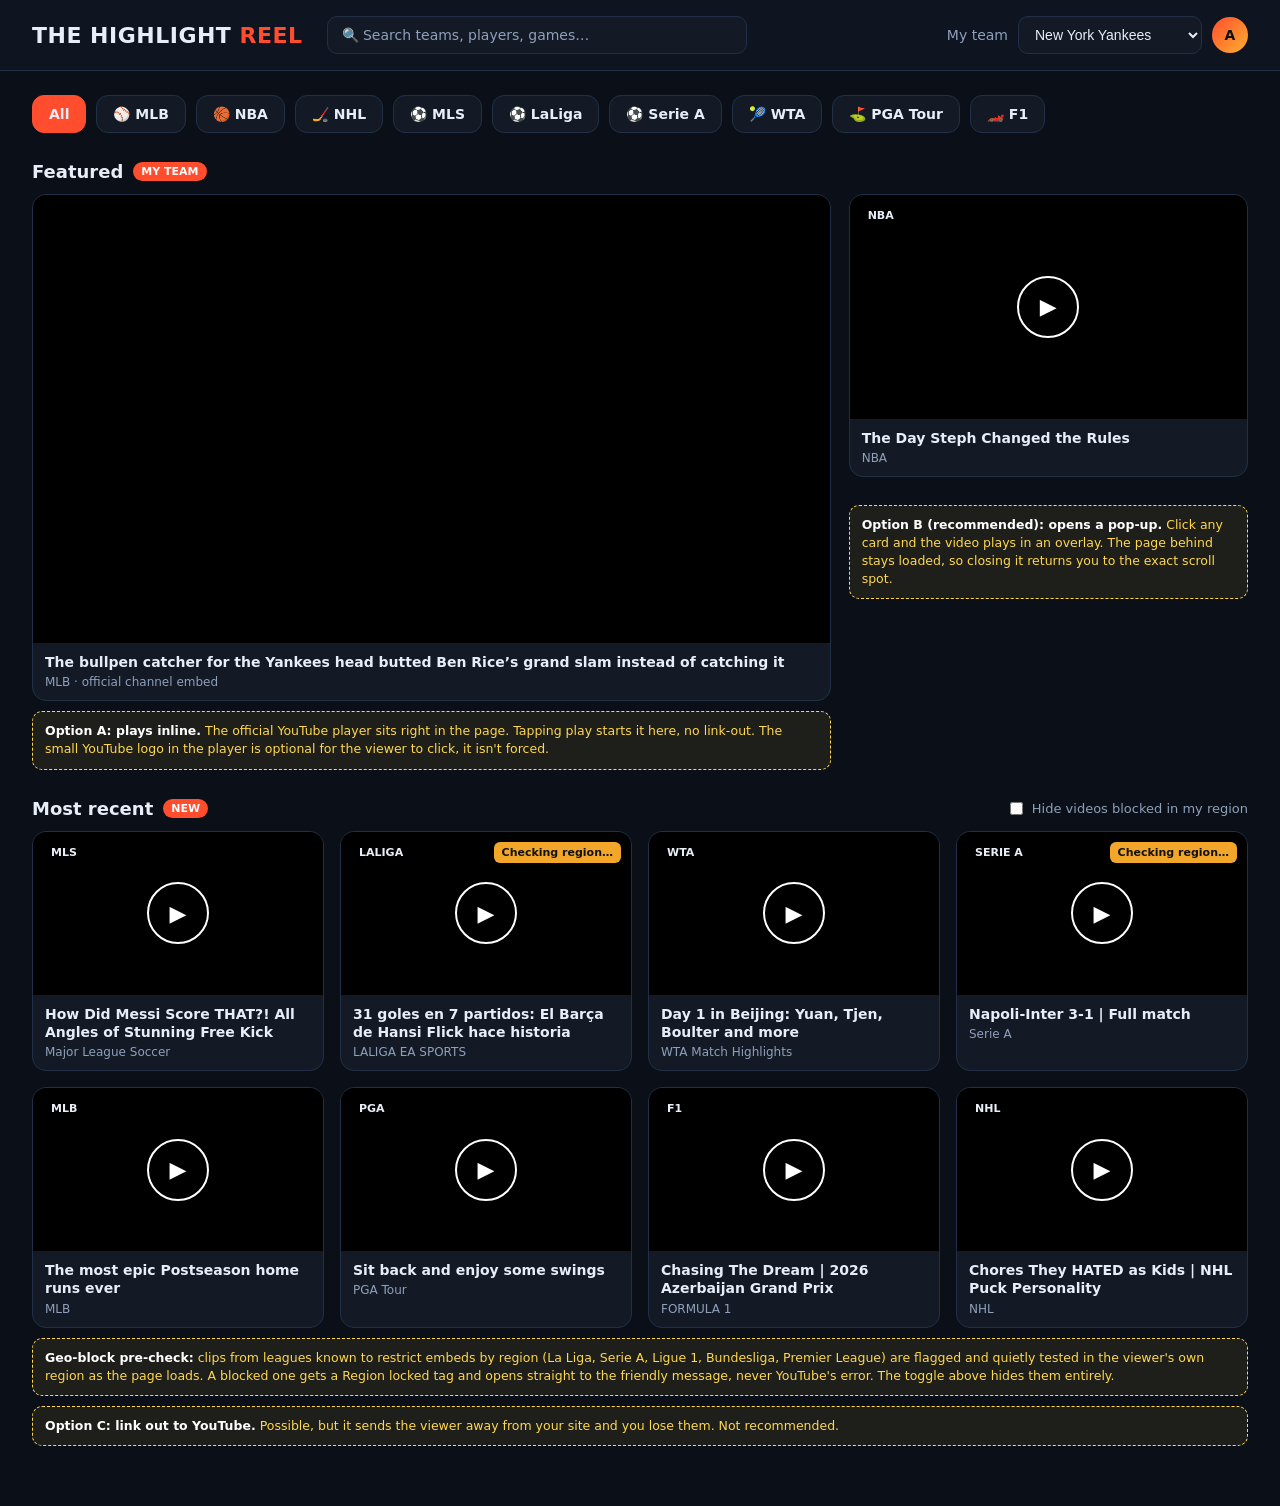
==== index.html @ 9220347f "Add the Highlight Reel static mock-up. Put the live page in as root index.html and document how to s" ====
<!doctype html>
<html lang="en"><head><meta charset="utf-8"><title>The Highlight Reel — mock-up</title>
<meta name="viewport" content="width=device-width,initial-scale=1">
<style>
:root{--bg:#0b0f17;--panel:#131a26;--line:#223047;--txt:#e8eef8;--mut:#8ea0bb;--acc:#ff4d2e;--note:#ffd84d}
*{box-sizing:border-box}body{margin:0;font-family:Inter,system-ui,Segoe UI,Arial,sans-serif;background:var(--bg);color:var(--txt)}
header{display:flex;align-items:center;gap:24px;padding:16px 32px;border-bottom:1px solid var(--line);background:#0e1420;position:sticky;top:0;z-index:5}
.logo{font-weight:900;font-size:22px;letter-spacing:.5px}.logo span{color:var(--acc)}
.search{flex:1;max-width:420px;background:var(--panel);border:1px solid var(--line);border-radius:10px;padding:10px 14px;color:var(--mut);font-size:14px}
.team{margin-left:auto;display:flex;align-items:center;gap:10px;font-size:14px;color:var(--mut)}
select{background:var(--panel);color:var(--txt);border:1px solid var(--line);border-radius:10px;padding:9px 12px;font-size:14px}
.avatar{width:36px;height:36px;border-radius:50%;background:linear-gradient(135deg,#ff4d2e,#ffb02e);display:grid;place-items:center;font-weight:800;color:#111}
main{padding:24px 32px 60px;max-width:1280px;margin:0 auto}
h2{font-size:18px;margin:28px 0 12px;display:flex;align-items:center;gap:10px}
.pill{font-size:11px;background:var(--acc);color:#fff;border-radius:999px;padding:3px 8px;font-weight:700}
.sports{display:flex;gap:10px;flex-wrap:wrap}
.sport{background:var(--panel);border:1px solid var(--line);border-radius:12px;padding:10px 16px;font-size:14px;font-weight:600;cursor:pointer}
.sport.on{background:var(--acc);border-color:var(--acc)}
.hero{display:grid;grid-template-columns:2fr 1fr;gap:18px}
.card{background:var(--panel);border:1px solid var(--line);border-radius:14px;overflow:hidden;cursor:pointer;transition:transform .15s}
.card:hover{transform:translateY(-3px)}
.thumb{position:relative;aspect-ratio:16/9;background:#000 center/cover}
.thumb:after{content:"▶";position:absolute;inset:0;margin:auto;width:58px;height:58px;border-radius:50%;background:rgba(0,0,0,.65);display:grid;place-items:center;font-size:22px;color:#fff;border:2px solid #fff}
.tag{position:absolute;left:10px;top:10px;background:rgba(0,0,0,.75);font-size:11px;font-weight:700;padding:4px 8px;border-radius:6px;z-index:1}
.meta{padding:10px 12px}.meta b{display:block;font-size:14px;line-height:1.3}.meta small{color:var(--mut);font-size:12px}
.grid{display:grid;grid-template-columns:repeat(4,1fr);gap:16px}
.side{display:flex;flex-direction:column;gap:18px}
.inline{background:var(--panel);border:1px solid var(--line);border-radius:14px;overflow:hidden}
.inline iframe{width:100%;aspect-ratio:16/9;border:0;display:block}
.note{background:rgba(255,216,77,.08);border:1.5px dashed var(--note);color:var(--note);border-radius:10px;padding:10px 12px;font-size:12.5px;line-height:1.45;margin-top:10px}
.note b{color:#fff}
.modal{position:fixed;inset:0;background:rgba(5,8,14,.82);backdrop-filter:blur(3px);display:none;align-items:center;justify-content:center;z-index:50}
.modal.open{display:flex}
.box{width:min(960px,92vw);background:#0e1420;border:1px solid var(--line);border-radius:16px;overflow:hidden;box-shadow:0 30px 80px rgba(0,0,0,.6)}
.box iframe{width:100%;aspect-ratio:16/9;border:0;display:block;background:#000}
.bar{display:flex;align-items:center;gap:12px;padding:12px 16px}.bar b{flex:1;font-size:15px}
.x{background:var(--acc);border:0;color:#fff;font-weight:800;border-radius:10px;padding:8px 14px;cursor:pointer}
.box .note{margin:0 16px 16px}
.pwrap{position:relative;width:100%;aspect-ratio:16/9;background:#000}
.pwrap iframe{position:absolute;inset:0;width:100%;height:100%;border:0}
.blocked{position:absolute;inset:0;display:flex;flex-direction:column;align-items:center;justify-content:center;gap:10px;text-align:center;padding:24px;background:radial-gradient(circle at 50% 40%,#1c2638,#0b0f17)}
.blocked .ic{font-size:40px}.blocked b{font-size:18px}.blocked p{margin:0;color:var(--mut);font-size:14px;max-width:420px;line-height:1.45}
.lock{position:absolute;right:10px;top:10px;background:rgba(255,77,46,.9);font-size:11px;font-weight:700;padding:4px 8px;border-radius:6px;z-index:1}
.lock.chk{background:rgba(255,176,46,.95);color:#111}.lock.ok{background:rgba(46,170,90,.95)}
.card.locked .thumb{box-shadow:inset 0 0 0 999px rgba(5,8,14,.6)}
.card.locked .thumb:after{content:"\1F30D";font-size:26px;background:rgba(0,0,0,.4)}
.hide-locked .card.locked{display:none!important}
.tog{margin-left:auto;font-size:13px;color:var(--mut);font-weight:500;display:flex;align-items:center;gap:6px;cursor:pointer}
@media (max-width:800px){.hero{grid-template-columns:1fr}.grid{grid-template-columns:repeat(2,1fr)}header{flex-wrap:wrap;padding:12px 16px}main{padding:16px}.search{order:3;max-width:none;flex-basis:100%}}
</style></head><body>
<header>
  <div class="logo">THE HIGHLIGHT <span>REEL</span></div>
  <div class="search">🔍 Search teams, players, games…</div>
  <div class="team">My team
    <select><option>New York Yankees</option><option>Golden State Warriors</option><option>Toronto Maple Leafs</option><option>Inter Miami CF</option><option>FC Barcelona</option></select>
    <div class="avatar">A</div>
  </div>
</header>
<main>
  <div class="sports">
    <div class="sport on">All</div><div class="sport">⚾ MLB</div><div class="sport">🏀 NBA</div><div class="sport">🏒 NHL</div><div class="sport">⚽ MLS</div><div class="sport">⚽ LaLiga</div><div class="sport">⚽ Serie A</div><div class="sport">🎾 WTA</div><div class="sport">⛳ PGA Tour</div><div class="sport">🏎️ F1</div>
  </div>

  <h2>Featured <span class="pill">MY TEAM</span></h2>
  <div class="hero">
    <div>
      <div class="inline">
        <div class="pwrap" id="inlineWrap" data-v="KzQsH45n28U"><div id="inlinePlayer"></div></div>
        <div class="meta"><b>The bullpen catcher for the Yankees head butted Ben Rice’s grand slam instead of catching it</b><small>MLB · official channel embed</small></div>
      </div>
      <div class="note"><b>Option A: plays inline.</b> The official YouTube player sits right in the page. Tapping play starts it here, no link-out. The small YouTube logo in the player is optional for the viewer to click, it isn't forced.</div>
    </div>
    <div class="side">
      <div class="card" data-v="twMRV5C10Y8" data-t="The Day Steph Changed the Rules" data-c="NBA"><div class="thumb" style="background-image:url(https://i.ytimg.com/vi/twMRV5C10Y8/hqdefault.jpg)"><span class="tag">NBA</span></div><div class="meta"><b>The Day Steph Changed the Rules</b><small>NBA</small></div></div>
      <div class="note"><b>Option B (recommended): opens a pop-up.</b> Click any card and the video plays in an overlay. The page behind stays loaded, so closing it returns you to the exact scroll spot.</div>
    </div>
  </div>

  <h2>Most recent <span class="pill">NEW</span><label class="tog"><input type="checkbox" id="hideLocked"> Hide videos blocked in my region</label></h2>
  <div class="grid">
    <div class="card" data-v="kxyWwqIswzk" data-t="How Did Messi Score THAT?! All Angles of Stunning Free Kick" data-c="Major League Soccer"><div class="thumb" style="background-image:url(https://i.ytimg.com/vi/kxyWwqIswzk/hqdefault.jpg)"><span class="tag">MLS</span></div><div class="meta"><b>How Did Messi Score THAT?! All Angles of Stunning Free Kick</b><small>Major League Soccer</small></div></div>
    <div class="card" data-v="tw16-vzKJXQ" data-t="31 goles en 7 partidos: El Barça de Hansi Flick hace historia" data-c="LALIGA"><div class="thumb" style="background-image:url(https://i.ytimg.com/vi/tw16-vzKJXQ/hqdefault.jpg)"><span class="tag">LALIGA</span></div><div class="meta"><b>31 goles en 7 partidos: El Barça de Hansi Flick hace historia</b><small>LALIGA EA SPORTS</small></div></div>
    <div class="card" data-v="9pT3dpduZ78" data-t="Day 1 in Beijing: Yuan, Tjen, Boulter and more" data-c="WTA"><div class="thumb" style="background-image:url(https://i.ytimg.com/vi/9pT3dpduZ78/hqdefault.jpg)"><span class="tag">WTA</span></div><div class="meta"><b>Day 1 in Beijing: Yuan, Tjen, Boulter and more</b><small>WTA Match Highlights</small></div></div>
    <div class="card" data-v="aYdI897KI5w" data-t="Napoli-Inter 3-1 | Full match" data-c="Serie A"><div class="thumb" style="background-image:url(https://i.ytimg.com/vi/aYdI897KI5w/hqdefault.jpg)"><span class="tag">SERIE A</span></div><div class="meta"><b>Napoli-Inter 3-1 | Full match</b><small>Serie A</small></div></div>
    <div class="card" data-v="Dr346xKdzqc" data-t="The most epic Postseason home runs ever" data-c="MLB"><div class="thumb" style="background-image:url(https://i.ytimg.com/vi/Dr346xKdzqc/hqdefault.jpg)"><span class="tag">MLB</span></div><div class="meta"><b>The most epic Postseason home runs ever</b><small>MLB</small></div></div>
    <div class="card" data-v="JaEBsNcH9IM" data-t="Sit back and enjoy some swings" data-c="PGA Tour"><div class="thumb" style="background-image:url(https://i.ytimg.com/vi/JaEBsNcH9IM/hqdefault.jpg)"><span class="tag">PGA</span></div><div class="meta"><b>Sit back and enjoy some swings</b><small>PGA Tour</small></div></div>
    <div class="card" data-v="RXPMdxdjB7k" data-t="Chasing The Dream | 2026 Azerbaijan Grand Prix" data-c="Formula 1"><div class="thumb" style="background-image:url(https://i.ytimg.com/vi/RXPMdxdjB7k/hqdefault.jpg)"><span class="tag">F1</span></div><div class="meta"><b>Chasing The Dream | 2026 Azerbaijan Grand Prix</b><small>FORMULA 1</small></div></div>
    <div class="card" data-v="YDZYCAmEEsg" data-t="Chores They HATED as Kids | NHL Puck Personality" data-c="NHL"><div class="thumb" style="background-image:url(https://i.ytimg.com/vi/YDZYCAmEEsg/hqdefault.jpg)"><span class="tag">NHL</span></div><div class="meta"><b>Chores They HATED as Kids | NHL Puck Personality</b><small>NHL</small></div></div>
  </div>
  <div id="empty" style="display:none;color:var(--mut);padding:20px 0">No new highlights for this sport yet. The live site would pull them from the league's channel automatically.</div>
  <div class="note"><b>Geo-block pre-check:</b> clips from leagues known to restrict embeds by region (La Liga, Serie A, Ligue 1, Bundesliga, Premier League) are flagged and quietly tested in the viewer's own region as the page loads. A blocked one gets a Region locked tag and opens straight to the friendly message, never YouTube's error. The toggle above hides them entirely.</div>
  <div class="note"><b>Option C: link out to YouTube.</b> Possible, but it sends the viewer away from your site and you lose them. Not recommended.</div>
</main>

<div class="modal" id="m"><div class="box">
  <div class="pwrap" id="modalWrap"></div>
  <div class="bar"><b id="t"></b><small id="c" style="color:var(--mut)"></small><button class="x" id="close">✕ Close</button></div>
  <div class="note"><b>How the pop-up works:</b> the video loads in an overlay on top of the page. Nothing underneath reloads, so the scroll position, team filter, and selected sport all stay put. Closing it stops the video and drops you back at the same card. The browser Back button can close it too. If a league blocks a clip in your region, a friendly message shows here instead of YouTube's error.</div>
</div></div>

<script src="https://www.youtube.com/iframe_api"></script>
<script>
const m=document.getElementById('m'),mw=document.getElementById('modalWrap');
const SIM=new URLSearchParams(location.search).get('simulateBlock');
let modalPlayer=null,current=null;
// YouTube error codes: 100 removed/private, 101 and 150 embedding blocked by owner (often by region), 2 bad id, 5 player error
function isRegion(code){return code==101||code==150||code=='sim'}
function blockedHTML(code){
  const region=isRegion(code);
  return '<div class="blocked"><div class="ic">'+(region?'🌍':'⚠️')+'</div><b>'+(region?'Not available in your region':'This video isn\'t available')+'</b><p>'+(region?'The league has restricted this highlight where you\'re watching from. Try another clip, there\'s plenty more below.':'This clip was removed or can\'t be played right now. Try another one below.')+'</p></div>';
}
const GEO=['LALIGA','SERIE A','LIGUE 1','BUNDESLIGA','PREMIER LEAGUE','EPL'];
const status={};
function setBadge(v,cls,text){document.querySelectorAll('.card[data-v="'+v+'"] .thumb').forEach(t=>{let l=t.querySelector('.lock');if(!l){l=document.createElement('span');t.appendChild(l)}l.className='lock '+cls;l.textContent=text})}
function markCard(v,code){status[v]='locked';document.querySelectorAll('.card[data-v="'+v+'"]').forEach(c=>c.classList.add('locked'));setBadge(v,'',isRegion(code)?'Region locked':'Unavailable')}
function probe(v){
  let done=false,pl=null;const d=document.createElement('div');d.style.cssText='position:fixed;left:-9999px;top:0;width:320px;height:180px';d.appendChild(document.createElement('div'));document.body.appendChild(d);
  const fin=(r,code)=>{if(done)return;done=true;try{pl&&pl.destroy()}catch(e){}d.remove();
    if(r==='locked')markCard(v,code);else if(r==='ok'){status[v]='ok';setBadge(v,'ok','\u2713 Plays in your region')}else{status[v]='unknown';setBadge(v,'chk','May be region locked')}};
  if(SIM&&SIM.split(',').includes(v)){fin('locked','sim');return}
  pl=new YT.Player(d.firstChild,{host:'https://www.youtube-nocookie.com',videoId:v,playerVars:{autoplay:1,mute:1,playsinline:1,origin:location.origin},
    events:{onError:e=>fin('locked',e.data),onStateChange:e=>{if(e.data===1)fin('ok')}}});
  setTimeout(()=>fin('unknown'),12000);
}
const risky=[...document.querySelectorAll('.card')].filter(c=>GEO.includes(c.querySelector('.tag').textContent.trim().toUpperCase())).map(c=>c.dataset.v);
risky.forEach(v=>{status[v]='checking';setBadge(v,'chk','Checking region\u2026')});
function showBlocked(wrap,v,code){wrap.innerHTML=blockedHTML(code);markCard(v,code)}
function makePlayer(wrap,v,autoplay){
  wrap.innerHTML='<div></div>';
  if(SIM&&SIM.split(',').includes(v)){showBlocked(wrap,v,'sim');return null}
  return new YT.Player(wrap.firstChild,{host:'https://www.youtube-nocookie.com',videoId:v,
    playerVars:{autoplay:autoplay?1:0,rel:0,playsinline:1,origin:location.origin},
    events:{onError:e=>showBlocked(wrap,v,e.data)}});
}
function openV(v,t,c,push=true){
  current=v;document.getElementById('t').textContent=t;document.getElementById('c').textContent=c;
  m.classList.add('open');if(push)history.pushState({m:1},'');
  if(status[v]==='locked'){mw.innerHTML=blockedHTML(150);return}
  if(window.YT&&YT.Player)modalPlayer=makePlayer(mw,v,true);
}
function closeV(){if(modalPlayer&&modalPlayer.destroy)try{modalPlayer.destroy()}catch(e){}modalPlayer=null;mw.innerHTML='';m.classList.remove('open');current=null}
function onYouTubeIframeAPIReady(){
  const w=document.getElementById('inlineWrap');makePlayer(w,w.dataset.v,false);
  if(current&&!modalPlayer&&status[current]!=='locked')modalPlayer=makePlayer(mw,current,true);
  risky.forEach((v,i)=>setTimeout(()=>probe(v),300*i));
}
document.getElementById('hideLocked').onchange=e=>document.querySelector('.grid').classList.toggle('hide-locked',e.target.checked);
document.querySelectorAll('.card').forEach(el=>el.onclick=()=>openV(el.dataset.v,el.dataset.t,el.dataset.c));
document.getElementById('close').onclick=()=>history.back();
m.onclick=e=>{if(e.target===m)history.back()};
addEventListener('popstate',closeV);
addEventListener('keydown',e=>{if(e.key==='Escape'&&m.classList.contains('open'))history.back()});
const p=new URLSearchParams(location.search).get('open');
if(p){const el=document.querySelector('.card[data-v="'+p+'"]');if(el)openV(p,el.dataset.t,el.dataset.c,false)}
document.querySelectorAll('.sport').forEach(s=>s.onclick=()=>{document.querySelectorAll('.sport').forEach(x=>x.classList.remove('on'));s.classList.add('on');const l=s.textContent.replace(/[^A-Za-z0-9 ]/g,'').trim().toUpperCase();let n=0;document.querySelectorAll('.grid .card').forEach(c=>{const t=c.querySelector('.tag').textContent.toUpperCase();const ok=l==='ALL'||l.startsWith(t)||t.startsWith(l);c.style.display=ok?'':'none';if(ok)n++});document.getElementById('empty').style.display=n?'none':'block'});
</script>
</body></html>
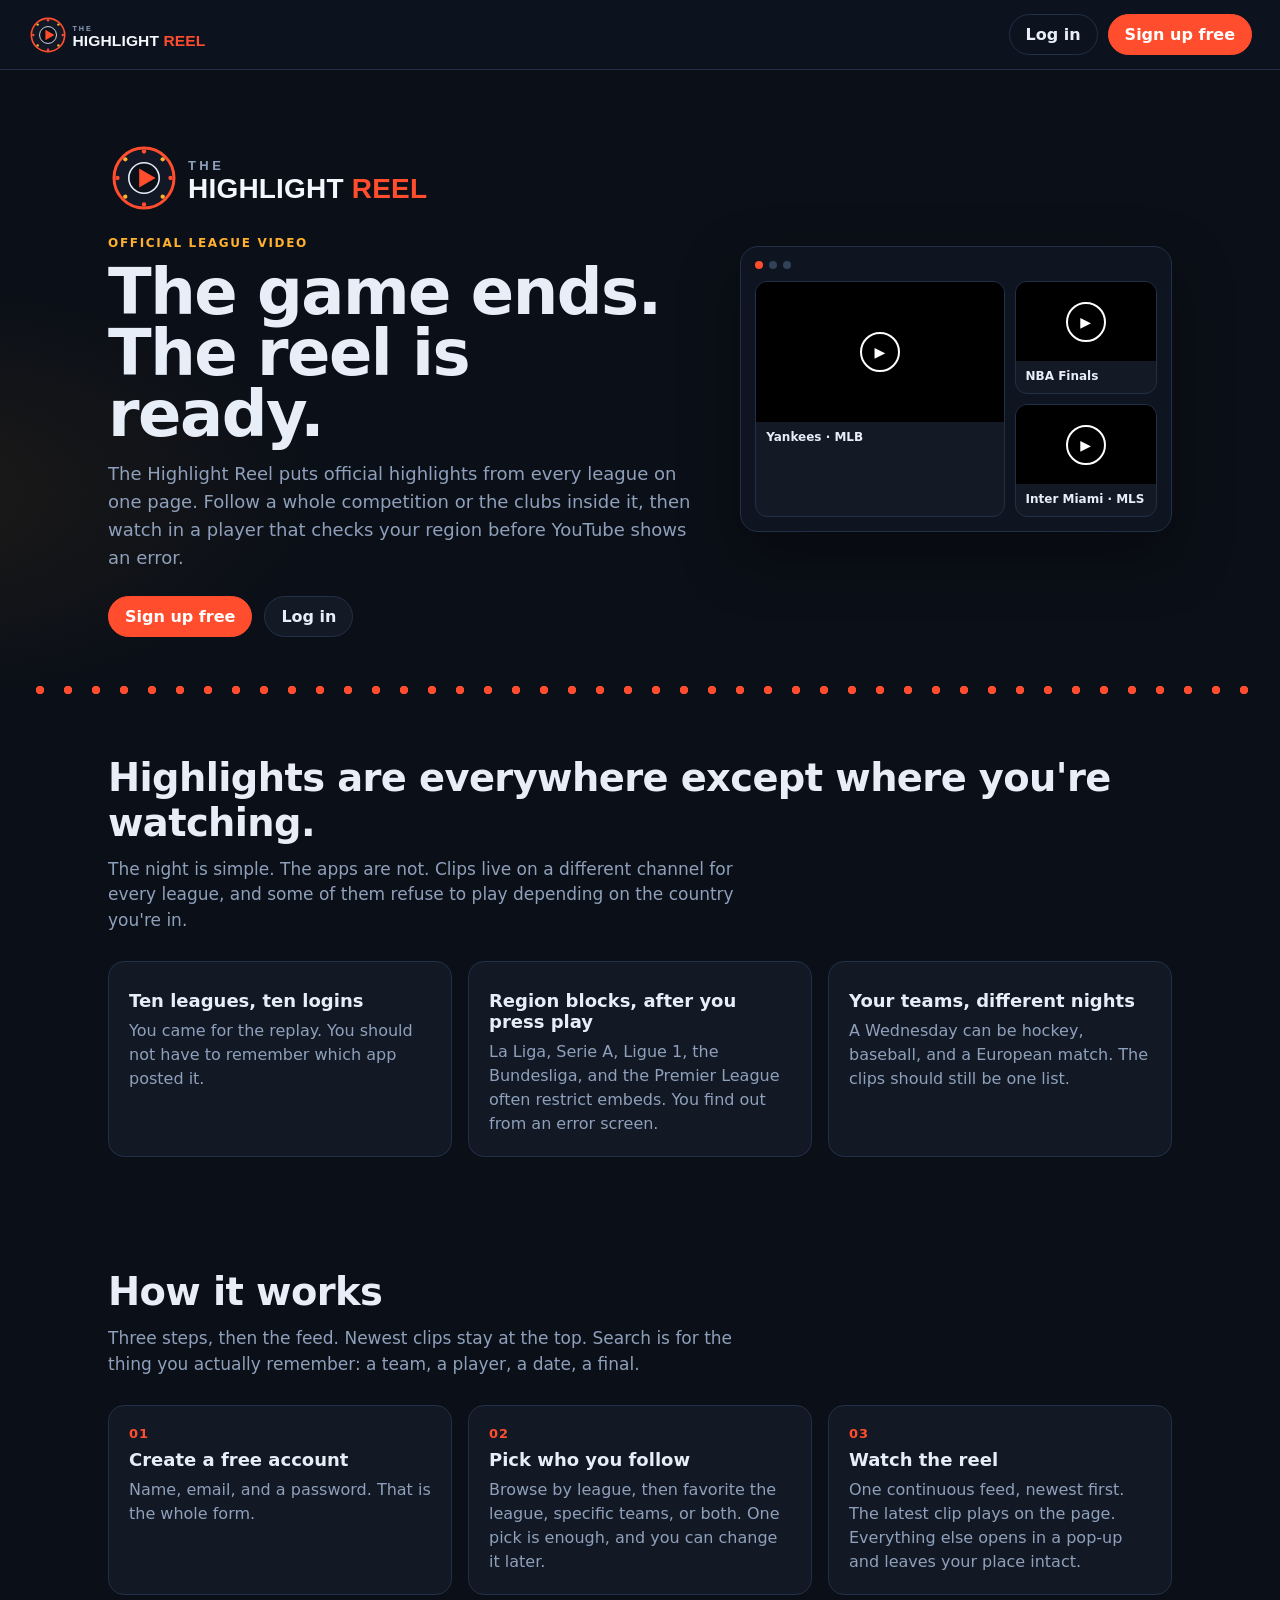
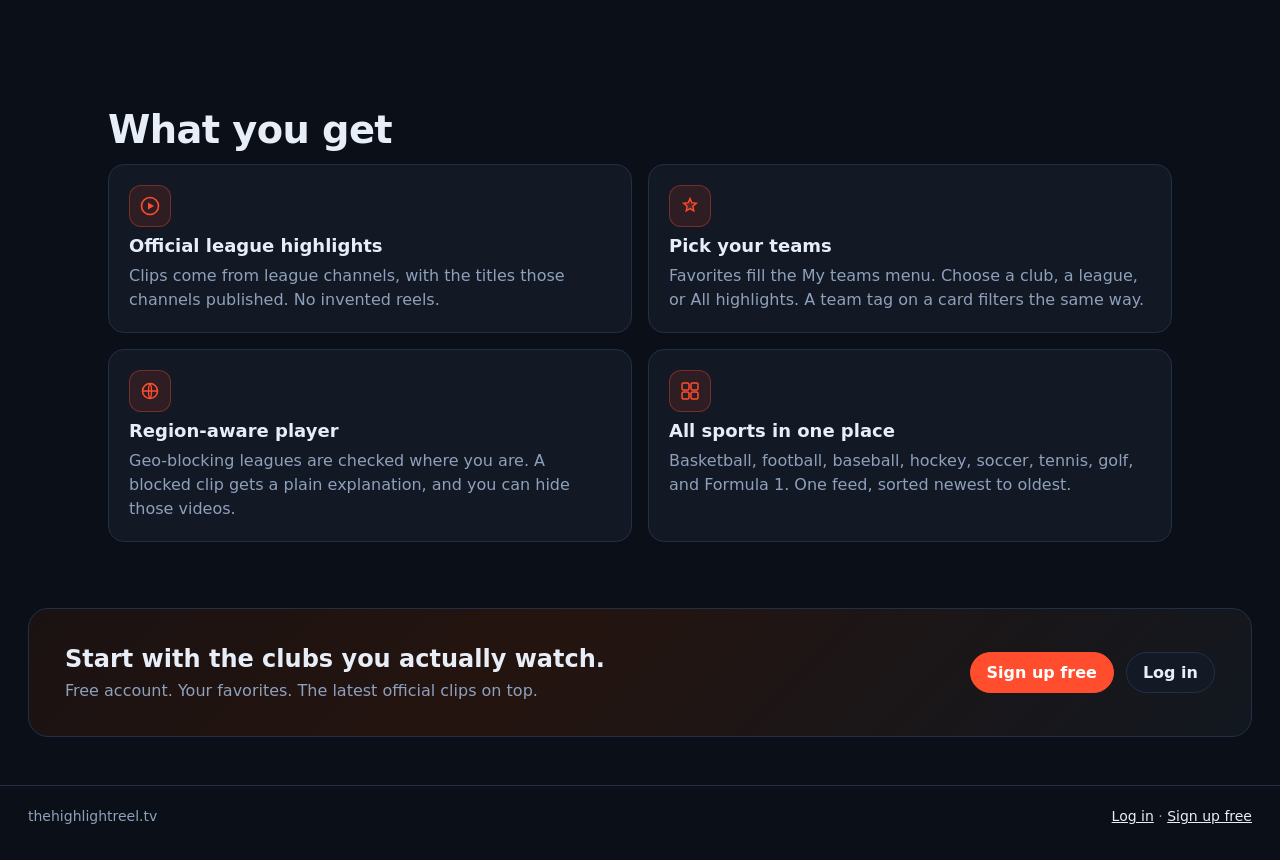
==== commit 6a2d9d6d: "Turn the highlights mock-up into a static demo product. Add a marketing site, browser-local accounts" ====
--- a/index.html
+++ b/index.html
@@ -1,157 +1,147 @@
 <!doctype html>
-<html lang="en"><head><meta charset="utf-8"><title>The Highlight Reel — mock-up</title>
-<meta name="viewport" content="width=device-width,initial-scale=1">
-<style>
-:root{--bg:#0b0f17;--panel:#131a26;--line:#223047;--txt:#e8eef8;--mut:#8ea0bb;--acc:#ff4d2e;--note:#ffd84d}
-*{box-sizing:border-box}body{margin:0;font-family:Inter,system-ui,Segoe UI,Arial,sans-serif;background:var(--bg);color:var(--txt)}
-header{display:flex;align-items:center;gap:24px;padding:16px 32px;border-bottom:1px solid var(--line);background:#0e1420;position:sticky;top:0;z-index:5}
-.logo{font-weight:900;font-size:22px;letter-spacing:.5px}.logo span{color:var(--acc)}
-.search{flex:1;max-width:420px;background:var(--panel);border:1px solid var(--line);border-radius:10px;padding:10px 14px;color:var(--mut);font-size:14px}
-.team{margin-left:auto;display:flex;align-items:center;gap:10px;font-size:14px;color:var(--mut)}
-select{background:var(--panel);color:var(--txt);border:1px solid var(--line);border-radius:10px;padding:9px 12px;font-size:14px}
-.avatar{width:36px;height:36px;border-radius:50%;background:linear-gradient(135deg,#ff4d2e,#ffb02e);display:grid;place-items:center;font-weight:800;color:#111}
-main{padding:24px 32px 60px;max-width:1280px;margin:0 auto}
-h2{font-size:18px;margin:28px 0 12px;display:flex;align-items:center;gap:10px}
-.pill{font-size:11px;background:var(--acc);color:#fff;border-radius:999px;padding:3px 8px;font-weight:700}
-.sports{display:flex;gap:10px;flex-wrap:wrap}
-.sport{background:var(--panel);border:1px solid var(--line);border-radius:12px;padding:10px 16px;font-size:14px;font-weight:600;cursor:pointer}
-.sport.on{background:var(--acc);border-color:var(--acc)}
-.hero{display:grid;grid-template-columns:2fr 1fr;gap:18px}
-.card{background:var(--panel);border:1px solid var(--line);border-radius:14px;overflow:hidden;cursor:pointer;transition:transform .15s}
-.card:hover{transform:translateY(-3px)}
-.thumb{position:relative;aspect-ratio:16/9;background:#000 center/cover}
-.thumb:after{content:"▶";position:absolute;inset:0;margin:auto;width:58px;height:58px;border-radius:50%;background:rgba(0,0,0,.65);display:grid;place-items:center;font-size:22px;color:#fff;border:2px solid #fff}
-.tag{position:absolute;left:10px;top:10px;background:rgba(0,0,0,.75);font-size:11px;font-weight:700;padding:4px 8px;border-radius:6px;z-index:1}
-.meta{padding:10px 12px}.meta b{display:block;font-size:14px;line-height:1.3}.meta small{color:var(--mut);font-size:12px}
-.grid{display:grid;grid-template-columns:repeat(4,1fr);gap:16px}
-.side{display:flex;flex-direction:column;gap:18px}
-.inline{background:var(--panel);border:1px solid var(--line);border-radius:14px;overflow:hidden}
-.inline iframe{width:100%;aspect-ratio:16/9;border:0;display:block}
-.note{background:rgba(255,216,77,.08);border:1.5px dashed var(--note);color:var(--note);border-radius:10px;padding:10px 12px;font-size:12.5px;line-height:1.45;margin-top:10px}
-.note b{color:#fff}
-.modal{position:fixed;inset:0;background:rgba(5,8,14,.82);backdrop-filter:blur(3px);display:none;align-items:center;justify-content:center;z-index:50}
-.modal.open{display:flex}
-.box{width:min(960px,92vw);background:#0e1420;border:1px solid var(--line);border-radius:16px;overflow:hidden;box-shadow:0 30px 80px rgba(0,0,0,.6)}
-.box iframe{width:100%;aspect-ratio:16/9;border:0;display:block;background:#000}
-.bar{display:flex;align-items:center;gap:12px;padding:12px 16px}.bar b{flex:1;font-size:15px}
-.x{background:var(--acc);border:0;color:#fff;font-weight:800;border-radius:10px;padding:8px 14px;cursor:pointer}
-.box .note{margin:0 16px 16px}
-.pwrap{position:relative;width:100%;aspect-ratio:16/9;background:#000}
-.pwrap iframe{position:absolute;inset:0;width:100%;height:100%;border:0}
-.blocked{position:absolute;inset:0;display:flex;flex-direction:column;align-items:center;justify-content:center;gap:10px;text-align:center;padding:24px;background:radial-gradient(circle at 50% 40%,#1c2638,#0b0f17)}
-.blocked .ic{font-size:40px}.blocked b{font-size:18px}.blocked p{margin:0;color:var(--mut);font-size:14px;max-width:420px;line-height:1.45}
-.lock{position:absolute;right:10px;top:10px;background:rgba(255,77,46,.9);font-size:11px;font-weight:700;padding:4px 8px;border-radius:6px;z-index:1}
-.lock.chk{background:rgba(255,176,46,.95);color:#111}.lock.ok{background:rgba(46,170,90,.95)}
-.card.locked .thumb{box-shadow:inset 0 0 0 999px rgba(5,8,14,.6)}
-.card.locked .thumb:after{content:"\1F30D";font-size:26px;background:rgba(0,0,0,.4)}
-.hide-locked .card.locked{display:none!important}
-.tog{margin-left:auto;font-size:13px;color:var(--mut);font-weight:500;display:flex;align-items:center;gap:6px;cursor:pointer}
-@media (max-width:800px){.hero{grid-template-columns:1fr}.grid{grid-template-columns:repeat(2,1fr)}header{flex-wrap:wrap;padding:12px 16px}main{padding:16px}.search{order:3;max-width:none;flex-basis:100%}}
-</style></head><body>
-<header>
-  <div class="logo">THE HIGHLIGHT <span>REEL</span></div>
-  <div class="search">🔍 Search teams, players, games…</div>
-  <div class="team">My team
-    <select><option>New York Yankees</option><option>Golden State Warriors</option><option>Toronto Maple Leafs</option><option>Inter Miami CF</option><option>FC Barcelona</option></select>
-    <div class="avatar">A</div>
-  </div>
-</header>
-<main>
-  <div class="sports">
-    <div class="sport on">All</div><div class="sport">⚾ MLB</div><div class="sport">🏀 NBA</div><div class="sport">🏒 NHL</div><div class="sport">⚽ MLS</div><div class="sport">⚽ LaLiga</div><div class="sport">⚽ Serie A</div><div class="sport">🎾 WTA</div><div class="sport">⛳ PGA Tour</div><div class="sport">🏎️ F1</div>
-  </div>
+<html lang="en">
+<head>
+  <meta charset="utf-8">
+  <meta name="viewport" content="width=device-width, initial-scale=1">
+  <title>The Highlight Reel — Official highlights, one feed</title>
+  <meta name="description" content="The Highlight Reel brings official league highlights into one place. Follow your teams, search any event, and watch in a region-aware player.">
+  <link rel="icon" type="image/svg+xml" href="assets/favicon.svg">
+  <link rel="stylesheet" href="css/styles.css">
+  <script src="js/auth.js"></script>
+  <script>if (THRAuth.currentUser()) location.replace("app.html");</script>
+</head>
+<body>
+  <a class="skip" href="#main">Skip to content</a>
+  <header class="site-header">
+    <a class="brand" href="index.html"><img src="assets/logo.svg" alt="The Highlight Reel" width="248" height="40"></a>
+    <nav class="nav-cta" aria-label="Account">
+      <a class="btn btn-ghost" href="login.html">Log in</a>
+      <a class="btn btn-primary" href="signup.html">Sign up free</a>
+    </nav>
+  </header>
+  <main id="main">
+    <section class="hero">
+      <div>
+        <img class="hero-logo" src="assets/logo.svg" alt="" width="420" height="68">
+        <p class="kicker">Official league video</p>
+        <h1>The game ends. The reel is ready.</h1>
+        <p class="lede">The Highlight Reel puts official highlights from every league on one page. Follow a whole competition or the clubs inside it, then watch in a player that checks your region before YouTube shows an error.</p>
+        <div class="cta-row">
+          <a class="btn btn-primary" href="signup.html">Sign up free</a>
+          <a class="btn" href="login.html">Log in</a>
+        </div>
+      </div>
+      <div class="preview" aria-hidden="true">
+        <div class="preview-bar"><i></i><i></i><i></i></div>
+        <div class="preview-grid">
+          <div class="preview-card">
+            <div class="preview-shot" style="background-image:url(https://i.ytimg.com/vi/KzQsH45n28U/hqdefault.jpg)"></div>
+            <p>Yankees · MLB</p>
+          </div>
+          <div>
+            <div class="preview-card" style="margin-bottom:10px">
+              <div class="preview-shot" style="background-image:url(https://i.ytimg.com/vi/AL0AGaoJCWY/hqdefault.jpg)"></div>
+              <p>NBA Finals</p>
+            </div>
+            <div class="preview-card">
+              <div class="preview-shot" style="background-image:url(https://i.ytimg.com/vi/ehKRLYHxNgI/hqdefault.jpg)"></div>
+              <p>Inter Miami · MLS</p>
+            </div>
+          </div>
+        </div>
+      </div>
+    </section>
+    <div class="film-rule" aria-hidden="true"></div>
 
-  <h2>Featured <span class="pill">MY TEAM</span></h2>
-  <div class="hero">
-    <div>
-      <div class="inline">
-        <div class="pwrap" id="inlineWrap" data-v="KzQsH45n28U"><div id="inlinePlayer"></div></div>
-        <div class="meta"><b>The bullpen catcher for the Yankees head butted Ben Rice’s grand slam instead of catching it</b><small>MLB · official channel embed</small></div>
+    <section class="section">
+      <h2>Highlights are everywhere except where you're watching.</h2>
+      <p class="intro">The night is simple. The apps are not. Clips live on a different channel for every league, and some of them refuse to play depending on the country you're in.</p>
+      <div class="cards">
+        <article class="panel">
+          <h3>Ten leagues, ten logins</h3>
+          <p>You came for the replay. You should not have to remember which app posted it.</p>
+        </article>
+        <article class="panel">
+          <h3>Region blocks, after you press play</h3>
+          <p>La Liga, Serie A, Ligue 1, the Bundesliga, and the Premier League often restrict embeds. You find out from an error screen.</p>
+        </article>
+        <article class="panel">
+          <h3>Your teams, different nights</h3>
+          <p>A Wednesday can be hockey, baseball, and a European match. The clips should still be one list.</p>
+        </article>
       </div>
-      <div class="note"><b>Option A: plays inline.</b> The official YouTube player sits right in the page. Tapping play starts it here, no link-out. The small YouTube logo in the player is optional for the viewer to click, it isn't forced.</div>
-    </div>
-    <div class="side">
-      <div class="card" data-v="twMRV5C10Y8" data-t="The Day Steph Changed the Rules" data-c="NBA"><div class="thumb" style="background-image:url(https://i.ytimg.com/vi/twMRV5C10Y8/hqdefault.jpg)"><span class="tag">NBA</span></div><div class="meta"><b>The Day Steph Changed the Rules</b><small>NBA</small></div></div>
-      <div class="note"><b>Option B (recommended): opens a pop-up.</b> Click any card and the video plays in an overlay. The page behind stays loaded, so closing it returns you to the exact scroll spot.</div>
-    </div>
-  </div>
+    </section>
 
-  <h2>Most recent <span class="pill">NEW</span><label class="tog"><input type="checkbox" id="hideLocked"> Hide videos blocked in my region</label></h2>
-  <div class="grid">
-    <div class="card" data-v="kxyWwqIswzk" data-t="How Did Messi Score THAT?! All Angles of Stunning Free Kick" data-c="Major League Soccer"><div class="thumb" style="background-image:url(https://i.ytimg.com/vi/kxyWwqIswzk/hqdefault.jpg)"><span class="tag">MLS</span></div><div class="meta"><b>How Did Messi Score THAT?! All Angles of Stunning Free Kick</b><small>Major League Soccer</small></div></div>
-    <div class="card" data-v="tw16-vzKJXQ" data-t="31 goles en 7 partidos: El Barça de Hansi Flick hace historia" data-c="LALIGA"><div class="thumb" style="background-image:url(https://i.ytimg.com/vi/tw16-vzKJXQ/hqdefault.jpg)"><span class="tag">LALIGA</span></div><div class="meta"><b>31 goles en 7 partidos: El Barça de Hansi Flick hace historia</b><small>LALIGA EA SPORTS</small></div></div>
-    <div class="card" data-v="9pT3dpduZ78" data-t="Day 1 in Beijing: Yuan, Tjen, Boulter and more" data-c="WTA"><div class="thumb" style="background-image:url(https://i.ytimg.com/vi/9pT3dpduZ78/hqdefault.jpg)"><span class="tag">WTA</span></div><div class="meta"><b>Day 1 in Beijing: Yuan, Tjen, Boulter and more</b><small>WTA Match Highlights</small></div></div>
-    <div class="card" data-v="aYdI897KI5w" data-t="Napoli-Inter 3-1 | Full match" data-c="Serie A"><div class="thumb" style="background-image:url(https://i.ytimg.com/vi/aYdI897KI5w/hqdefault.jpg)"><span class="tag">SERIE A</span></div><div class="meta"><b>Napoli-Inter 3-1 | Full match</b><small>Serie A</small></div></div>
-    <div class="card" data-v="Dr346xKdzqc" data-t="The most epic Postseason home runs ever" data-c="MLB"><div class="thumb" style="background-image:url(https://i.ytimg.com/vi/Dr346xKdzqc/hqdefault.jpg)"><span class="tag">MLB</span></div><div class="meta"><b>The most epic Postseason home runs ever</b><small>MLB</small></div></div>
-    <div class="card" data-v="JaEBsNcH9IM" data-t="Sit back and enjoy some swings" data-c="PGA Tour"><div class="thumb" style="background-image:url(https://i.ytimg.com/vi/JaEBsNcH9IM/hqdefault.jpg)"><span class="tag">PGA</span></div><div class="meta"><b>Sit back and enjoy some swings</b><small>PGA Tour</small></div></div>
-    <div class="card" data-v="RXPMdxdjB7k" data-t="Chasing The Dream | 2026 Azerbaijan Grand Prix" data-c="Formula 1"><div class="thumb" style="background-image:url(https://i.ytimg.com/vi/RXPMdxdjB7k/hqdefault.jpg)"><span class="tag">F1</span></div><div class="meta"><b>Chasing The Dream | 2026 Azerbaijan Grand Prix</b><small>FORMULA 1</small></div></div>
-    <div class="card" data-v="YDZYCAmEEsg" data-t="Chores They HATED as Kids | NHL Puck Personality" data-c="NHL"><div class="thumb" style="background-image:url(https://i.ytimg.com/vi/YDZYCAmEEsg/hqdefault.jpg)"><span class="tag">NHL</span></div><div class="meta"><b>Chores They HATED as Kids | NHL Puck Personality</b><small>NHL</small></div></div>
-  </div>
-  <div id="empty" style="display:none;color:var(--mut);padding:20px 0">No new highlights for this sport yet. The live site would pull them from the league's channel automatically.</div>
-  <div class="note"><b>Geo-block pre-check:</b> clips from leagues known to restrict embeds by region (La Liga, Serie A, Ligue 1, Bundesliga, Premier League) are flagged and quietly tested in the viewer's own region as the page loads. A blocked one gets a Region locked tag and opens straight to the friendly message, never YouTube's error. The toggle above hides them entirely.</div>
-  <div class="note"><b>Option C: link out to YouTube.</b> Possible, but it sends the viewer away from your site and you lose them. Not recommended.</div>
-</main>
+    <section class="section">
+      <h2>How it works</h2>
+      <p class="intro">Three steps, then the feed. Newest clips stay at the top. Search is for the thing you actually remember: a team, a player, a date, a final.</p>
+      <div class="steps">
+        <article class="panel">
+          <div class="step-no">01</div>
+          <h3>Create a free account</h3>
+          <p>Name, email, and a password. That is the whole form.</p>
+        </article>
+        <article class="panel">
+          <div class="step-no">02</div>
+          <h3>Pick who you follow</h3>
+          <p>Browse by league, then favorite the league, specific teams, or both. One pick is enough, and you can change it later.</p>
+        </article>
+        <article class="panel">
+          <div class="step-no">03</div>
+          <h3>Watch the reel</h3>
+          <p>One continuous feed, newest first. The latest clip plays on the page. Everything else opens in a pop-up and leaves your place intact.</p>
+        </article>
+      </div>
+    </section>
 
-<div class="modal" id="m"><div class="box">
-  <div class="pwrap" id="modalWrap"></div>
-  <div class="bar"><b id="t"></b><small id="c" style="color:var(--mut)"></small><button class="x" id="close">✕ Close</button></div>
-  <div class="note"><b>How the pop-up works:</b> the video loads in an overlay on top of the page. Nothing underneath reloads, so the scroll position, team filter, and selected sport all stay put. Closing it stops the video and drops you back at the same card. The browser Back button can close it too. If a league blocks a clip in your region, a friendly message shows here instead of YouTube's error.</div>
-</div></div>
+    <section class="section">
+      <h2>What you get</h2>
+      <div class="feature-grid">
+        <article class="panel">
+          <div class="icon" aria-hidden="true">
+            <svg width="22" height="22" viewBox="0 0 22 22" fill="none"><circle cx="11" cy="11" r="8.5" stroke="#ff4d2e" stroke-width="1.6"/><path d="M9 7.5v7l6-3.5-6-3.5z" fill="#ff4d2e"/></svg>
+          </div>
+          <h3>Official league highlights</h3>
+          <p>Clips come from league channels, with the titles those channels published. No invented reels.</p>
+        </article>
+        <article class="panel">
+          <div class="icon" aria-hidden="true">
+            <svg width="22" height="22" viewBox="0 0 22 22" fill="none"><path d="M11 3.5l1.8 4.2 4.6.5-3.5 3.1.9 4.5L11 13.6 7.2 15.8l.9-4.5L4.6 8.2l4.6-.5L11 3.5z" stroke="#ff4d2e" stroke-width="1.4" fill="rgba(255,77,46,.2)"/></svg>
+          </div>
+          <h3>Pick your teams</h3>
+          <p>Favorites fill the My teams menu. Choose a club, a league, or All highlights. A team tag on a card filters the same way.</p>
+        </article>
+        <article class="panel">
+          <div class="icon" aria-hidden="true">
+            <svg width="22" height="22" viewBox="0 0 22 22" fill="none"><circle cx="11" cy="11" r="7.5" stroke="#ff4d2e" stroke-width="1.6"/><path d="M3.8 11h14.4M11 3.6c2 2.2 2 12.6 0 14.8M11 3.6c-2 2.2-2 12.6 0 14.8" stroke="#ff4d2e" stroke-width="1.3"/></svg>
+          </div>
+          <h3>Region-aware player</h3>
+          <p>Geo-blocking leagues are checked where you are. A blocked clip gets a plain explanation, and you can hide those videos.</p>
+        </article>
+        <article class="panel">
+          <div class="icon" aria-hidden="true">
+            <svg width="22" height="22" viewBox="0 0 22 22" fill="none"><rect x="3" y="3" width="7" height="7" rx="1.5" stroke="#ff4d2e" stroke-width="1.5"/><rect x="12" y="3" width="7" height="7" rx="1.5" stroke="#ff4d2e" stroke-width="1.5"/><rect x="3" y="12" width="7" height="7" rx="1.5" stroke="#ff4d2e" stroke-width="1.5"/><rect x="12" y="12" width="7" height="7" rx="1.5" stroke="#ff4d2e" stroke-width="1.5"/></svg>
+          </div>
+          <h3>All sports in one place</h3>
+          <p>Basketball, football, baseball, hockey, soccer, tennis, golf, and Formula 1. One feed, sorted newest to oldest.</p>
+        </article>
+      </div>
+    </section>
 
-<script src="https://www.youtube.com/iframe_api"></script>
-<script>
-const m=document.getElementById('m'),mw=document.getElementById('modalWrap');
-const SIM=new URLSearchParams(location.search).get('simulateBlock');
-let modalPlayer=null,current=null;
-// YouTube error codes: 100 removed/private, 101 and 150 embedding blocked by owner (often by region), 2 bad id, 5 player error
-function isRegion(code){return code==101||code==150||code=='sim'}
-function blockedHTML(code){
-  const region=isRegion(code);
-  return '<div class="blocked"><div class="ic">'+(region?'🌍':'⚠️')+'</div><b>'+(region?'Not available in your region':'This video isn\'t available')+'</b><p>'+(region?'The league has restricted this highlight where you\'re watching from. Try another clip, there\'s plenty more below.':'This clip was removed or can\'t be played right now. Try another one below.')+'</p></div>';
-}
-const GEO=['LALIGA','SERIE A','LIGUE 1','BUNDESLIGA','PREMIER LEAGUE','EPL'];
-const status={};
-function setBadge(v,cls,text){document.querySelectorAll('.card[data-v="'+v+'"] .thumb').forEach(t=>{let l=t.querySelector('.lock');if(!l){l=document.createElement('span');t.appendChild(l)}l.className='lock '+cls;l.textContent=text})}
-function markCard(v,code){status[v]='locked';document.querySelectorAll('.card[data-v="'+v+'"]').forEach(c=>c.classList.add('locked'));setBadge(v,'',isRegion(code)?'Region locked':'Unavailable')}
-function probe(v){
-  let done=false,pl=null;const d=document.createElement('div');d.style.cssText='position:fixed;left:-9999px;top:0;width:320px;height:180px';d.appendChild(document.createElement('div'));document.body.appendChild(d);
-  const fin=(r,code)=>{if(done)return;done=true;try{pl&&pl.destroy()}catch(e){}d.remove();
-    if(r==='locked')markCard(v,code);else if(r==='ok'){status[v]='ok';setBadge(v,'ok','\u2713 Plays in your region')}else{status[v]='unknown';setBadge(v,'chk','May be region locked')}};
-  if(SIM&&SIM.split(',').includes(v)){fin('locked','sim');return}
-  pl=new YT.Player(d.firstChild,{host:'https://www.youtube-nocookie.com',videoId:v,playerVars:{autoplay:1,mute:1,playsinline:1,origin:location.origin},
-    events:{onError:e=>fin('locked',e.data),onStateChange:e=>{if(e.data===1)fin('ok')}}});
-  setTimeout(()=>fin('unknown'),12000);
-}
-const risky=[...document.querySelectorAll('.card')].filter(c=>GEO.includes(c.querySelector('.tag').textContent.trim().toUpperCase())).map(c=>c.dataset.v);
-risky.forEach(v=>{status[v]='checking';setBadge(v,'chk','Checking region\u2026')});
-function showBlocked(wrap,v,code){wrap.innerHTML=blockedHTML(code);markCard(v,code)}
-function makePlayer(wrap,v,autoplay){
-  wrap.innerHTML='<div></div>';
-  if(SIM&&SIM.split(',').includes(v)){showBlocked(wrap,v,'sim');return null}
-  return new YT.Player(wrap.firstChild,{host:'https://www.youtube-nocookie.com',videoId:v,
-    playerVars:{autoplay:autoplay?1:0,rel:0,playsinline:1,origin:location.origin},
-    events:{onError:e=>showBlocked(wrap,v,e.data)}});
-}
-function openV(v,t,c,push=true){
-  current=v;document.getElementById('t').textContent=t;document.getElementById('c').textContent=c;
-  m.classList.add('open');if(push)history.pushState({m:1},'');
-  if(status[v]==='locked'){mw.innerHTML=blockedHTML(150);return}
-  if(window.YT&&YT.Player)modalPlayer=makePlayer(mw,v,true);
-}
-function closeV(){if(modalPlayer&&modalPlayer.destroy)try{modalPlayer.destroy()}catch(e){}modalPlayer=null;mw.innerHTML='';m.classList.remove('open');current=null}
-function onYouTubeIframeAPIReady(){
-  const w=document.getElementById('inlineWrap');makePlayer(w,w.dataset.v,false);
-  if(current&&!modalPlayer&&status[current]!=='locked')modalPlayer=makePlayer(mw,current,true);
-  risky.forEach((v,i)=>setTimeout(()=>probe(v),300*i));
-}
-document.getElementById('hideLocked').onchange=e=>document.querySelector('.grid').classList.toggle('hide-locked',e.target.checked);
-document.querySelectorAll('.card').forEach(el=>el.onclick=()=>openV(el.dataset.v,el.dataset.t,el.dataset.c));
-document.getElementById('close').onclick=()=>history.back();
-m.onclick=e=>{if(e.target===m)history.back()};
-addEventListener('popstate',closeV);
-addEventListener('keydown',e=>{if(e.key==='Escape'&&m.classList.contains('open'))history.back()});
-const p=new URLSearchParams(location.search).get('open');
-if(p){const el=document.querySelector('.card[data-v="'+p+'"]');if(el)openV(p,el.dataset.t,el.dataset.c,false)}
-document.querySelectorAll('.sport').forEach(s=>s.onclick=()=>{document.querySelectorAll('.sport').forEach(x=>x.classList.remove('on'));s.classList.add('on');const l=s.textContent.replace(/[^A-Za-z0-9 ]/g,'').trim().toUpperCase();let n=0;document.querySelectorAll('.grid .card').forEach(c=>{const t=c.querySelector('.tag').textContent.toUpperCase();const ok=l==='ALL'||l.startsWith(t)||t.startsWith(l);c.style.display=ok?'':'none';if(ok)n++});document.getElementById('empty').style.display=n?'none':'block'});
-</script>
-</body></html>
+    <section class="cta-band">
+      <div>
+        <h2>Start with the clubs you actually watch.</h2>
+        <p>Free account. Your favorites. The latest official clips on top.</p>
+      </div>
+      <div class="cta-row">
+        <a class="btn btn-primary" href="signup.html">Sign up free</a>
+        <a class="btn" href="login.html">Log in</a>
+      </div>
+    </section>
+  </main>
+  <footer class="site-footer">
+    <span>thehighlightreel.tv</span>
+    <span><a href="login.html">Log in</a> · <a href="signup.html">Sign up free</a></span>
+  </footer>
+</body>
+</html>
--- a/css/styles.css
+++ b/css/styles.css
@@ -0,0 +1,300 @@
+:root {
+  --bg: #0b0f17;
+  --bg-2: #0e1420;
+  --panel: #131a26;
+  --panel-2: #1a2436;
+  --line: #223047;
+  --txt: #e8eef8;
+  --mut: #8ea0bb;
+  --acc: #ff4d2e;
+  --acc-2: #ffb02e;
+  --note: #ffd84d;
+  --ok: #2eaa5a;
+  --danger: #ff6b6b;
+  --shadow: 0 24px 60px rgba(0, 0, 0, .35);
+  color-scheme: dark;
+}
+* { box-sizing: border-box; }
+html { scroll-behavior: smooth; }
+body {
+  margin: 0;
+  font-family: Inter, system-ui, Segoe UI, Arial, sans-serif;
+  background:
+    radial-gradient(1200px 500px at 80% -10%, rgba(255, 77, 46, .16), transparent 55%),
+    radial-gradient(900px 420px at -10% 20%, rgba(255, 176, 46, .08), transparent 50%),
+    var(--bg);
+  color: var(--txt);
+  min-height: 100vh;
+}
+img { max-width: 100%; height: auto; }
+a { color: inherit; }
+button, input, select { font: inherit; }
+:focus-visible { outline: 2px solid var(--acc-2); outline-offset: 2px; }
+[hidden] { display: none !important; }
+.sr-only {
+  position: absolute; width: 1px; height: 1px; padding: 0; margin: -1px;
+  overflow: hidden; clip: rect(0, 0, 0, 0); white-space: nowrap; border: 0;
+}
+.skip {
+  position: absolute; left: 12px; top: -40px; background: #fff; color: #111;
+  padding: 8px 12px; border-radius: 8px; z-index: 80;
+}
+.skip:focus { top: 12px; }
+
+.site-header {
+  display: flex; align-items: center; gap: 16px;
+  padding: 14px 28px; position: sticky; top: 0; z-index: 20;
+  background: rgba(14, 20, 32, .92); backdrop-filter: blur(12px);
+  border-bottom: 1px solid var(--line);
+}
+.brand { display: flex; align-items: center; flex: 0 0 auto; }
+.brand img { display: block; height: 40px; width: auto; }
+.nav-cta { margin-left: auto; display: flex; gap: 10px; align-items: center; }
+.btn, .sport, .chip, .league-tab, .team-pick, .follow-league, .x, .card-open, .suggest-item {
+  cursor: pointer;
+}
+.btn {
+  display: inline-flex; align-items: center; justify-content: center; gap: 8px;
+  border-radius: 999px; padding: 10px 16px; border: 1px solid var(--line);
+  background: var(--panel); color: var(--txt); text-decoration: none; font-weight: 700;
+}
+.btn-primary { background: var(--acc); border-color: var(--acc); color: #fff; }
+.btn-primary:hover { filter: brightness(1.08); }
+.btn-ghost { background: transparent; }
+.btn-danger { background: transparent; border-color: var(--danger); color: var(--danger); }
+.btn[disabled], .btn:disabled { opacity: .45; cursor: not-allowed; }
+
+.hero {
+  display: grid; grid-template-columns: 1.15fr .85fr; gap: 48px; align-items: center;
+  max-width: 1120px; margin: 0 auto; padding: 72px 28px 36px;
+}
+.hero-logo { height: 72px; width: auto; margin-bottom: 18px; }
+.kicker {
+  color: var(--acc-2); font-weight: 800; letter-spacing: .14em; text-transform: uppercase;
+  font-size: 12px; margin: 0 0 12px;
+}
+h1 { font-size: clamp(40px, 5vw, 64px); line-height: .95; letter-spacing: -1.5px; margin: 0 0 16px; }
+.lede { font-size: 18px; line-height: 1.55; color: var(--mut); margin: 0 0 24px; max-width: 40rem; }
+.cta-row { display: flex; flex-wrap: wrap; gap: 12px; }
+.preview {
+  background: var(--bg-2); border: 1px solid var(--line); border-radius: 18px;
+  padding: 14px; box-shadow: var(--shadow);
+}
+.preview-bar { display: flex; gap: 6px; margin-bottom: 12px; }
+.preview-bar i { width: 8px; height: 8px; border-radius: 50%; background: #314158; display: block; }
+.preview-bar i:first-child { background: var(--acc); }
+.preview-grid { display: grid; grid-template-columns: 1.4fr .8fr; gap: 10px; }
+.preview-card { background: var(--panel); border-radius: 12px; overflow: hidden; border: 1px solid var(--line); }
+.preview-shot { aspect-ratio: 16/9; background: #000 center/cover; position: relative; }
+.preview-shot:after {
+  content: "▶"; position: absolute; inset: 0; margin: auto; width: 36px; height: 36px; border-radius: 50%;
+  background: rgba(0,0,0,.65); display: grid; place-items: center; color: #fff; font-size: 14px; border: 2px solid #fff;
+}
+.preview-card p { margin: 0; padding: 8px 10px 10px; font-size: 12px; font-weight: 700; }
+.film-rule {
+  height: 18px; margin: 8px 28px 0;
+  background:
+    radial-gradient(circle at 12px 50%, transparent 4px, var(--bg) 4.5px) 0 0 / 28px 18px repeat-x,
+    linear-gradient(var(--acc), var(--acc));
+  border-radius: 4px;
+}
+
+.section { max-width: 1120px; margin: 0 auto; padding: 56px 28px; }
+.section h2 { font-size: clamp(28px, 3vw, 40px); letter-spacing: -.6px; margin: 0 0 12px; }
+.section .intro { color: var(--mut); font-size: 17px; line-height: 1.5; max-width: 40rem; margin: 0 0 28px; }
+.cards, .feature-grid, .steps { display: grid; gap: 16px; }
+.cards { grid-template-columns: repeat(3, 1fr); }
+.feature-grid { grid-template-columns: repeat(2, 1fr); }
+.steps { grid-template-columns: repeat(3, 1fr); }
+.panel {
+  background: rgba(19, 26, 38, .9); border: 1px solid var(--line); border-radius: 16px; padding: 20px;
+}
+.panel h3 { margin: 8px 0; font-size: 18px; }
+.panel p { margin: 0; color: var(--mut); line-height: 1.5; }
+.step-no { color: var(--acc); font-weight: 800; letter-spacing: .08em; font-size: 13px; }
+.icon {
+  width: 42px; height: 42px; border-radius: 12px; display: grid; place-items: center;
+  background: rgba(255, 77, 46, .12); border: 1px solid rgba(255, 77, 46, .35);
+}
+.cta-band {
+  margin: 10px 28px 48px; border-radius: 20px; padding: 36px;
+  background: linear-gradient(135deg, #1a1212, #24140f 40%, #121820);
+  border: 1px solid var(--line); display: flex; justify-content: space-between; gap: 20px; align-items: center;
+}
+.cta-band h2 { margin: 0 0 8px; }
+.cta-band p { margin: 0; color: var(--mut); }
+.site-footer {
+  padding: 22px 28px 36px; color: var(--mut); display: flex; justify-content: space-between; gap: 12px;
+  border-top: 1px solid var(--line); font-size: 14px;
+}
+.site-footer a { color: var(--txt); }
+
+.auth-wrap { min-height: calc(100vh - 70px); display: grid; place-items: center; padding: 32px 16px 64px; }
+.auth-card { width: min(440px, 100%); background: var(--bg-2); border: 1px solid var(--line); border-radius: 18px; padding: 28px; box-shadow: var(--shadow); }
+.auth-card h1 { font-size: 32px; letter-spacing: -.5px; margin: 0 0 8px; }
+.auth-card .lede { font-size: 15px; }
+form { display: grid; gap: 14px; }
+label { display: grid; gap: 6px; font-size: 14px; font-weight: 700; }
+input, select {
+  background: var(--panel); color: var(--txt); border: 1px solid var(--line); border-radius: 10px; padding: 12px 14px;
+}
+input::placeholder { color: #6e819e; }
+.help { color: var(--mut); font-weight: 500; font-size: 13px; margin: 0; }
+.error { color: var(--danger); font-size: 13px; font-weight: 650; margin: 0; min-height: 1em; }
+.ok { color: #8ee0a8; font-size: 14px; margin: 0; }
+.switch-auth { color: var(--mut); font-size: 14px; }
+.switch-auth a { color: var(--txt); font-weight: 700; }
+
+.page { max-width: 1100px; margin: 0 auto; padding: 28px 28px 72px; }
+.page h1 { font-size: 36px; letter-spacing: -.6px; margin: 0 0 8px; }
+.picker { display: grid; grid-template-columns: 240px 1fr; gap: 18px; margin-top: 20px; }
+.league-nav, .league-panel { background: var(--bg-2); border: 1px solid var(--line); border-radius: 16px; }
+.league-nav { padding: 8px; display: flex; flex-direction: column; gap: 4px; max-height: 70vh; overflow: auto; }
+.league-tab, .team-pick, .follow-league, .suggest-item, .card-open, .chip, .x {
+  border: 0; color: var(--txt); background: transparent;
+}
+.league-tab, .team-pick {
+  text-align: left; border-radius: 10px; padding: 10px 12px; display: flex; justify-content: space-between; gap: 8px; align-items: center;
+}
+.league-tab.on, .league-tab[aria-selected="true"], .team-pick.on, .team-pick[aria-pressed="true"] {
+  background: rgba(255, 77, 46, .16); outline: 1px solid rgba(255, 77, 46, .45);
+}
+.league-tab .count { background: var(--acc); color: #fff; border-radius: 999px; font-size: 11px; padding: 2px 7px; }
+.league-panel { padding: 18px; }
+.panel-head h2 { margin: 0 0 4px; font-size: 24px; }
+.panel-head p { margin: 0 0 14px; color: var(--mut); }
+.follow-league { background: var(--panel); border: 1px solid var(--line); border-radius: 12px; padding: 12px 14px; font-weight: 800; margin-bottom: 14px; }
+.follow-league[aria-pressed="true"] { background: var(--acc); border-color: var(--acc); }
+.team-filter { margin-bottom: 12px; }
+.team-grid { display: grid; grid-template-columns: repeat(auto-fill, minmax(180px, 1fr)); gap: 8px; }
+.picker-bar { display: flex; justify-content: space-between; gap: 12px; align-items: center; margin-top: 16px; }
+
+.app-header { flex-wrap: wrap; }
+.app-header .search { flex: 1; min-width: 220px; max-width: 520px; }
+.team { display: flex; align-items: center; gap: 8px; color: var(--mut); font-size: 14px; font-weight: 700; position: relative; }
+.team-control { position: relative; }
+.team-kicker { white-space: nowrap; }
+#teamToggle {
+  background: var(--panel); color: var(--txt); border: 1px solid var(--line); border-radius: 10px;
+  padding: 9px 12px; min-width: 180px; text-align: left; font-weight: 700;
+}
+#teamToggle[aria-expanded="true"] { border-color: var(--acc); }
+.team-list {
+  position: absolute; z-index: 40; top: calc(100% + 6px); right: 0; min-width: 240px; max-height: 320px; overflow: auto;
+  background: #121926; border: 1px solid var(--line); border-radius: 12px; padding: 6px; box-shadow: var(--shadow);
+}
+.team-option { display: block; width: 100%; text-align: left; border: 0; background: transparent; color: var(--txt); border-radius: 8px; padding: 8px 10px; font-weight: 650; }
+.team-option[aria-selected="true"], .team-option:hover { background: rgba(255, 77, 46, .16); }
+.avatar {
+  width: 40px; height: 40px; border-radius: 50%; display: grid; place-items: center; font-weight: 800; color: #111;
+  background: linear-gradient(135deg, #ff4d2e, #ffb02e); text-decoration: none; flex: 0 0 auto;
+}
+.search { position: relative; display: flex; align-items: center; background: var(--panel); border: 1px solid var(--line); border-radius: 12px; padding: 0 6px 0 12px; }
+.search input { flex: 1; background: transparent; border: 0; padding: 11px 8px; min-width: 0; border-radius: 12px; }
+.search input:focus { outline: none; }
+.search:focus-within { border-color: var(--acc); box-shadow: 0 0 0 3px rgba(255, 77, 46, .25); }
+.search .clear { border: 0; background: transparent; color: var(--mut); font-weight: 800; padding: 8px; }
+.suggest {
+  position: absolute; z-index: 30; top: calc(100% + 6px); left: 0; right: 0;
+  background: #121926; border: 1px solid var(--line); border-radius: 12px; max-height: 360px; overflow: auto;
+  box-shadow: var(--shadow); padding: 6px;
+}
+.suggest .group { font-size: 11px; letter-spacing: .08em; text-transform: uppercase; color: var(--mut); padding: 8px 10px 4px; }
+.suggest-item { width: 100%; text-align: left; border-radius: 8px; padding: 8px 10px; display: flex; justify-content: space-between; gap: 12px; align-items: baseline; }
+.suggest-item[aria-selected="true"], .suggest-item:hover { background: var(--panel-2); }
+.suggest-item span { font-weight: 650; }
+.suggest-item small { color: var(--mut); flex: 0 0 auto; }
+.suggest mark { background: transparent; color: var(--acc-2); font-weight: 800; }
+
+.app-main { max-width: 1280px; margin: 0 auto; padding: 22px 28px 64px; }
+.sports { display: flex; gap: 8px; flex-wrap: wrap; margin-bottom: 18px; }
+.sport { background: var(--panel); border: 1px solid var(--line); border-radius: 999px; padding: 8px 14px; font-weight: 700; color: var(--txt); }
+.sport.on { background: var(--acc); border-color: var(--acc); }
+.feed-head { display: flex; align-items: flex-end; gap: 12px; flex-wrap: wrap; margin: 8px 0 14px; }
+.feed-head h2 { margin: 0; font-size: 22px; }
+.feed-head .subline { margin: 0; color: var(--mut); }
+.tog { margin-left: auto; color: var(--mut); font-size: 14px; font-weight: 600; display: flex; align-items: center; gap: 8px; }
+.feed { display: grid; grid-template-columns: repeat(4, 1fr); gap: 16px; }
+.feature { grid-column: span 2; background: var(--panel); border: 1px solid var(--line); border-radius: 16px; overflow: hidden; position: relative; }
+.feature > .tag { position: absolute; left: 10px; top: 10px; z-index: 2; pointer-events: none; }
+.card { background: var(--panel); border: 1px solid var(--line); border-radius: 14px; overflow: hidden; min-width: 0; }
+.card-open { display: block; width: 100%; padding: 0; text-align: left; }
+.card:hover { transform: translateY(-3px); transition: transform .15s; }
+.thumb, .pwrap { position: relative; aspect-ratio: 16/9; background: #000 center/cover; }
+.thumb:after {
+  content: "▶"; position: absolute; inset: 0; margin: auto; width: 52px; height: 52px; border-radius: 50%;
+  background: rgba(0,0,0,.65); display: grid; place-items: center; color: #fff; font-size: 18px; border: 2px solid #fff;
+}
+.tag, .lock {
+  position: absolute; left: 10px; top: 10px; background: rgba(0,0,0,.75); font-size: 11px; font-weight: 800;
+  padding: 4px 8px; border-radius: 6px; z-index: 1;
+}
+.lock { left: auto; right: 10px; }
+.lock.chk { background: rgba(255, 176, 46, .95); color: #111; }
+.lock.ok { background: rgba(46, 170, 90, .95); color: #fff; }
+.card.locked .thumb, .feature.locked .pwrap { box-shadow: inset 0 0 0 999px rgba(5, 8, 14, .55); }
+.card.locked .thumb:after { content: "🌍"; font-size: 26px; background: rgba(0,0,0,.4); }
+.meta { padding: 10px 12px 12px; }
+.meta h3, .card-title { display: block; font-size: 14px; line-height: 1.35; font-weight: 750; margin: 0; }
+.card-title { padding: 10px 12px 0; }
+.feature .meta h3 { font-size: 18px; }
+.sub { color: var(--mut); font-size: 12px; margin: 6px 0; }
+.chips { display: flex; flex-wrap: wrap; gap: 6px; }
+.chip { background: var(--panel-2); border: 1px solid var(--line); border-radius: 999px; padding: 4px 8px; font-size: 12px; font-weight: 700; }
+.chip:hover { border-color: var(--acc); }
+.empty { padding: 28px 8px 8px; color: var(--mut); }
+.empty strong { display: block; color: var(--txt); font-size: 18px; margin-bottom: 6px; }
+.region-note { margin-top: 18px; color: var(--mut); font-size: 13px; line-height: 1.45; }
+
+.pwrap iframe, .box iframe { position: absolute; inset: 0; width: 100%; height: 100%; border: 0; }
+.modal {
+  position: fixed; inset: 0; background: rgba(5, 8, 14, .82); backdrop-filter: blur(3px);
+  display: none; align-items: center; justify-content: center; z-index: 50;
+}
+.modal.open { display: flex; }
+.box { width: min(960px, 92vw); background: var(--bg-2); border: 1px solid var(--line); border-radius: 16px; overflow: hidden; box-shadow: var(--shadow); }
+.bar { display: flex; align-items: center; gap: 12px; padding: 12px 16px; }
+.bar b { flex: 1; font-size: 15px; }
+.x { background: var(--acc); color: #fff; font-weight: 800; border-radius: 10px; padding: 8px 14px; }
+.blocked {
+  position: absolute; inset: 0; display: flex; flex-direction: column; align-items: center; justify-content: center;
+  gap: 10px; text-align: center; padding: 24px; background: radial-gradient(circle at 50% 40%, #1c2638, #0b0f17);
+}
+.blocked .ic { font-size: 40px; }
+.blocked b { font-size: 18px; }
+.blocked p { margin: 0; color: var(--mut); font-size: 14px; max-width: 420px; line-height: 1.45; }
+
+.settings { display: grid; grid-template-columns: 1.1fr .9fr; gap: 18px; }
+.settings section, .settings form {
+  background: var(--bg-2); border: 1px solid var(--line); border-radius: 16px; padding: 18px;
+}
+.settings h2 { margin: 0 0 8px; font-size: 20px; }
+.fav-list { display: flex; flex-wrap: wrap; gap: 8px; padding: 0; margin: 0 0 14px; list-style: none; }
+.fav-list li { background: var(--panel); border: 1px solid var(--line); border-radius: 999px; padding: 6px 10px; font-size: 13px; font-weight: 700; }
+.check { display: flex; gap: 10px; align-items: flex-start; font-weight: 650; }
+.check input { width: 18px; height: 18px; margin-top: 2px; }
+dialog { background: var(--bg-2); color: var(--txt); border: 1px solid var(--line); border-radius: 16px; padding: 20px; max-width: 420px; }
+dialog::backdrop { background: rgba(0, 0, 0, .6); }
+dialog .cta-row { margin-top: 16px; }
+
+@media (max-width: 900px) {
+  .hero, .cards, .steps, .feature-grid, .settings, .picker { grid-template-columns: 1fr; }
+  .cta-band { flex-direction: column; align-items: flex-start; }
+  .feed { grid-template-columns: repeat(2, 1fr); }
+  .feature { grid-column: span 2; }
+  .league-nav { max-height: none; flex-direction: row; overflow: auto; }
+  .league-tab { flex: 0 0 auto; }
+}
+@media (max-width: 700px) {
+  .site-header, .app-main, .page, .section, .hero { padding-left: 16px; padding-right: 16px; }
+  .site-header { flex-wrap: wrap; }
+  .app-header .search { order: 5; flex: 1 1 100%; max-width: none; }
+  .feed { grid-template-columns: 1fr; }
+  .feature { grid-column: auto; }
+  .preview-grid { grid-template-columns: 1fr; }
+  h1 { font-size: 38px; }
+}
+@media (prefers-reduced-motion: reduce) {
+  html { scroll-behavior: auto; }
+  .card:hover { transform: none; }
+}
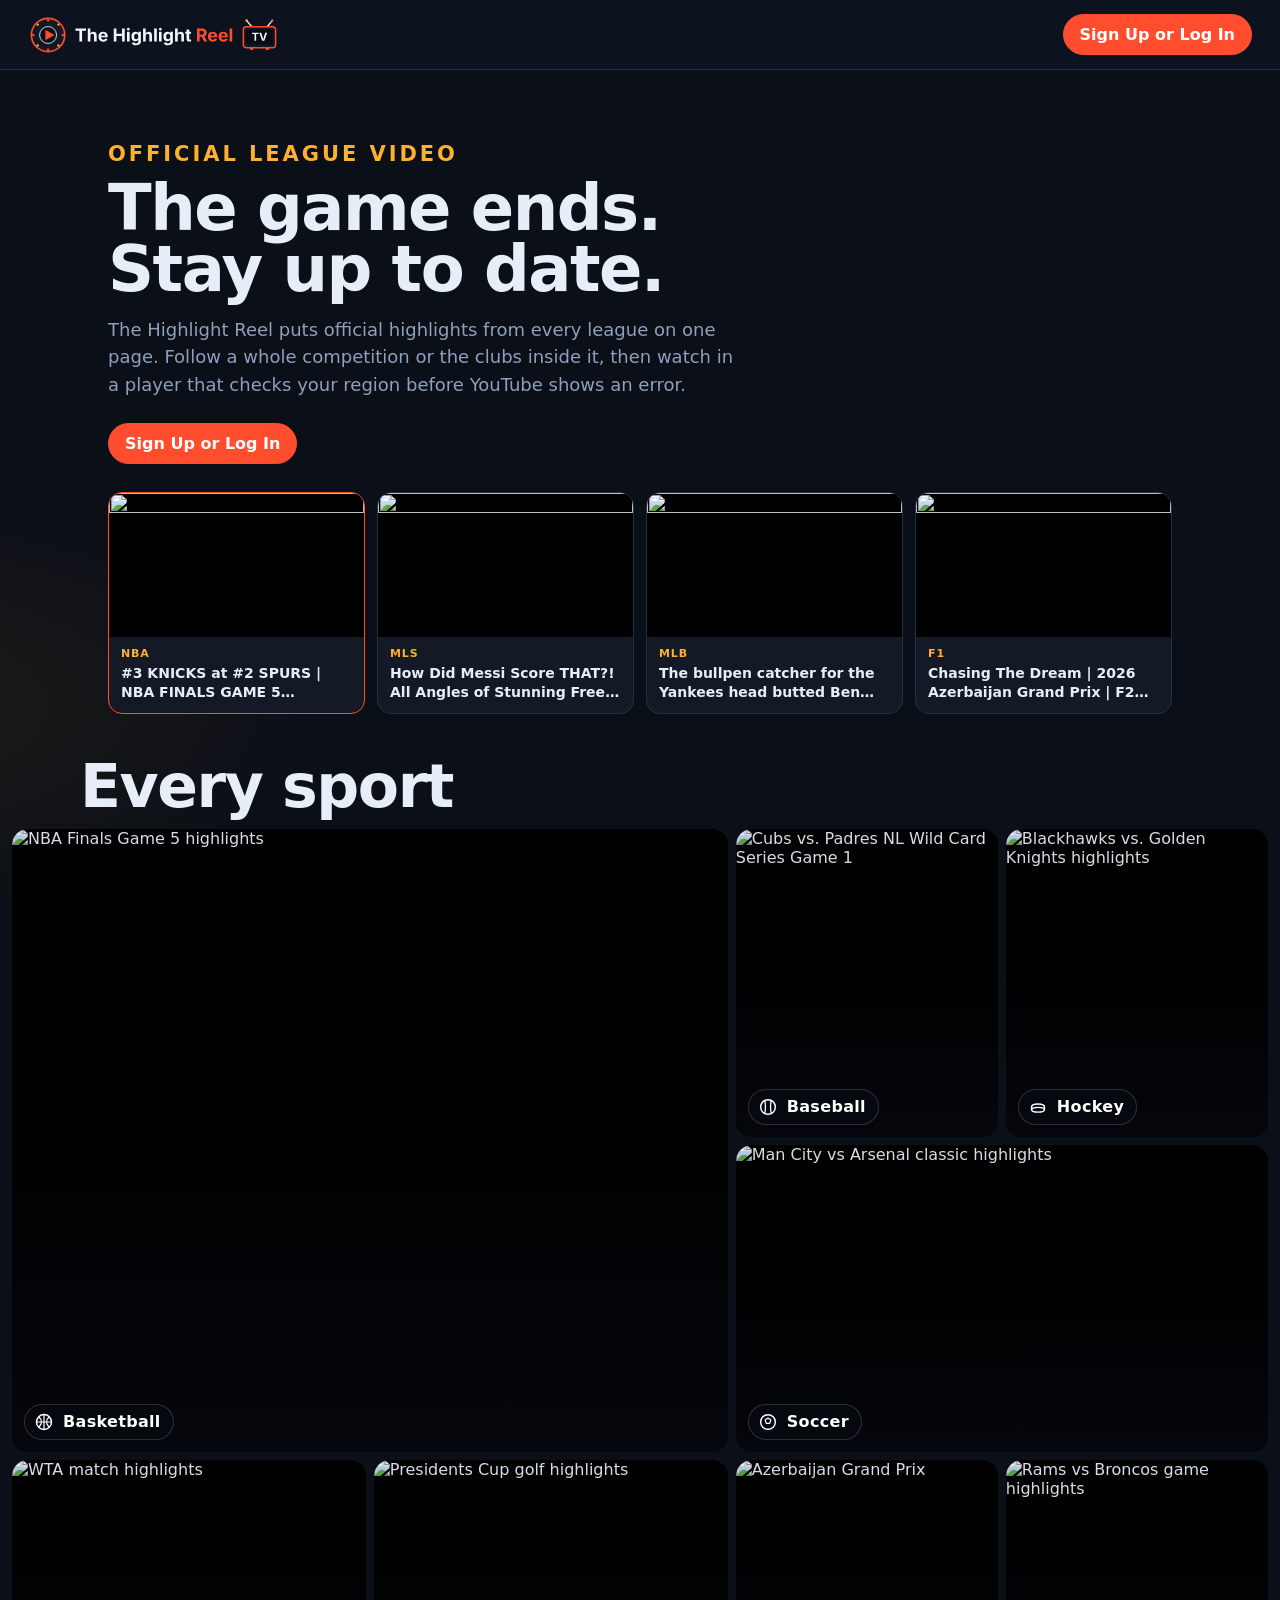
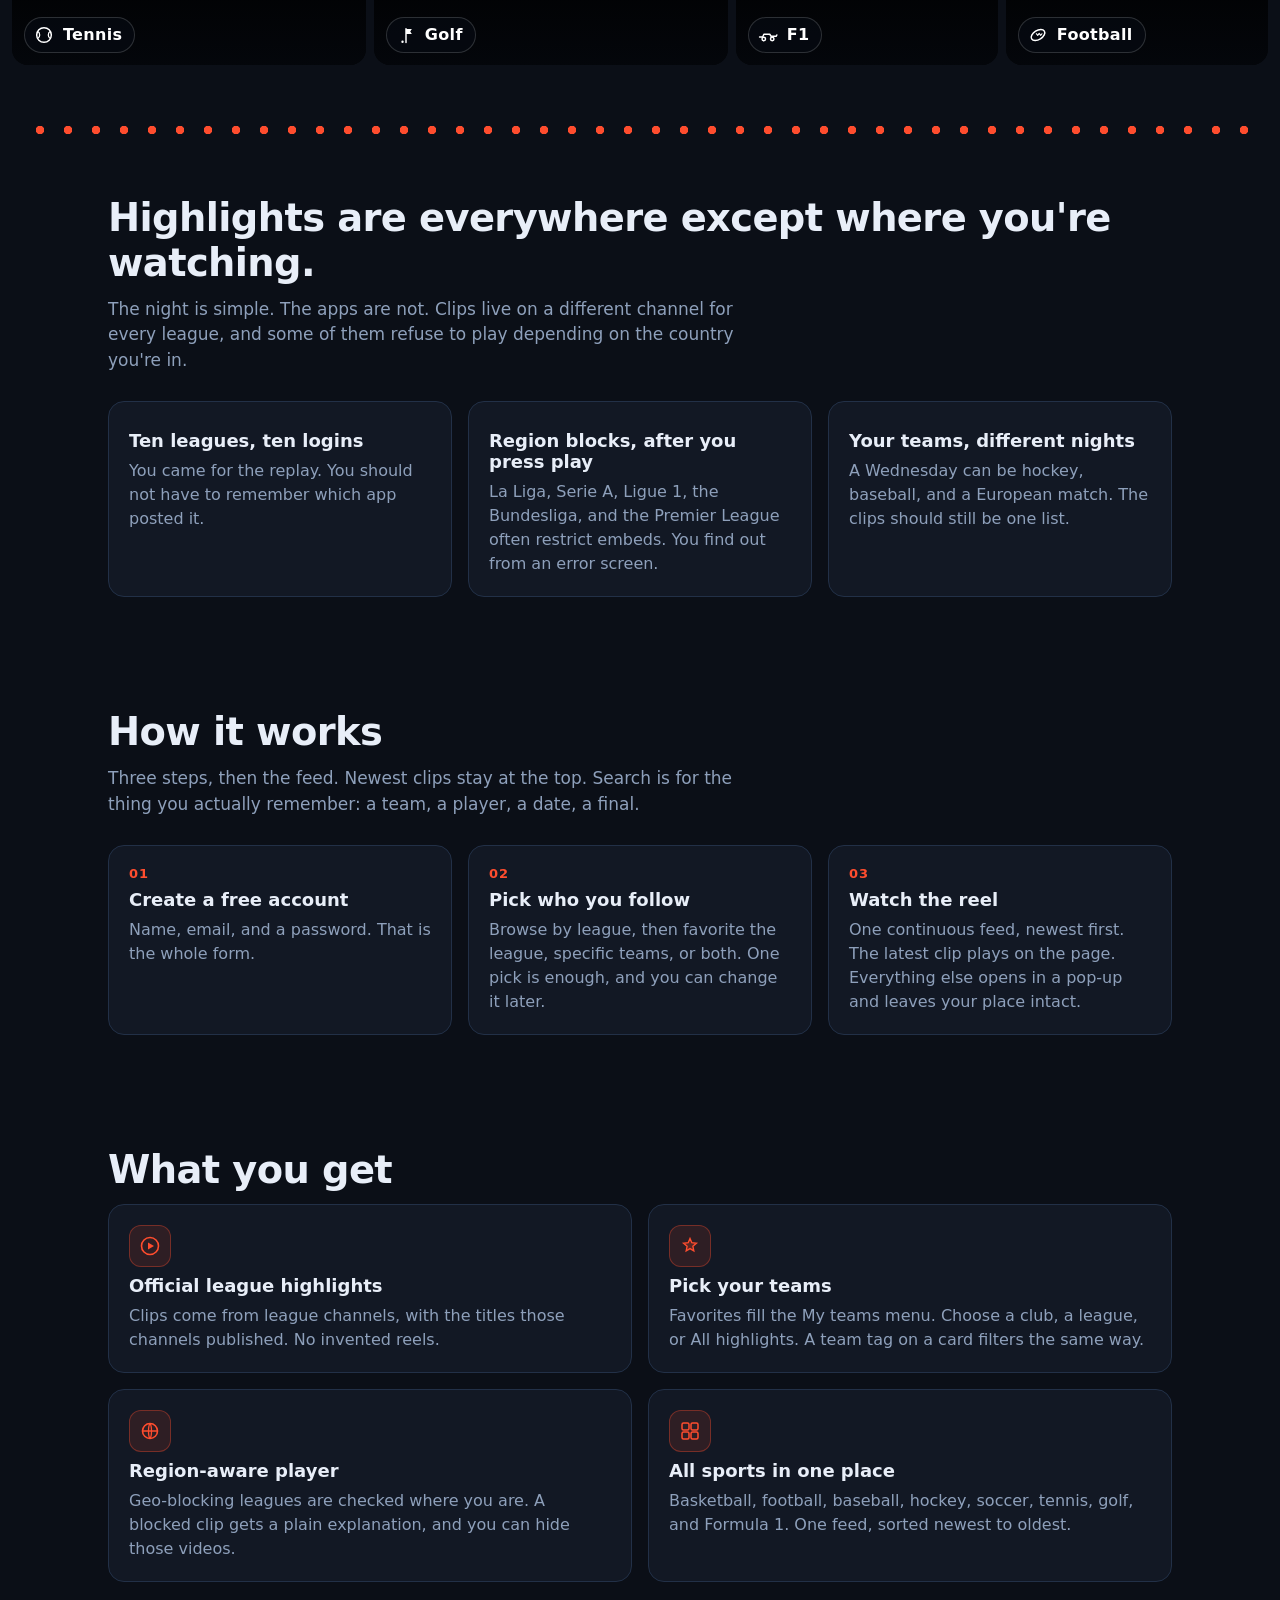
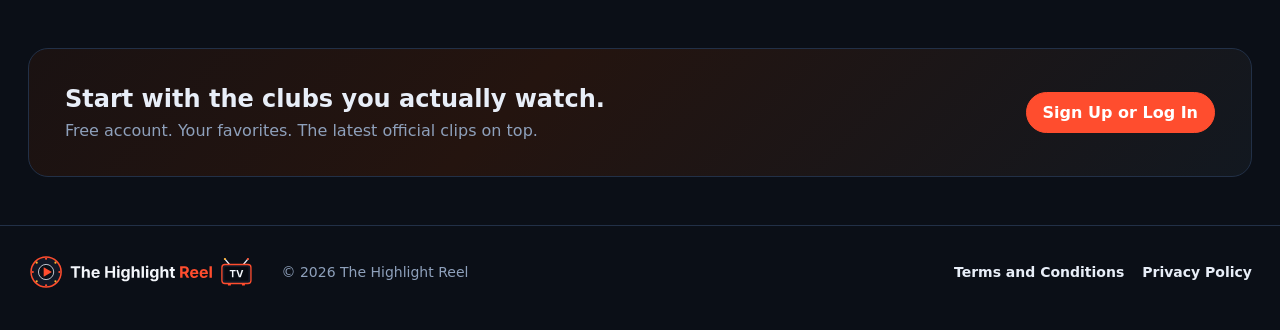
==== commit 2c846741: "Update the wordmark, homepage hero, and marketing footer. Replace the header logo with a The Highlig" ====
--- a/index.html
+++ b/index.html
@@ -13,42 +13,113 @@
 <body>
   <a class="skip" href="#main">Skip to content</a>
   <header class="site-header">
-    <a class="brand" href="index.html"><img src="assets/logo.svg" alt="The Highlight Reel" width="248" height="40"></a>
+    <a class="brand" href="index.html"><img src="assets/logo.svg" alt="The Highlight Reel .TV" width="250" height="40"></a>
     <nav class="nav-cta" aria-label="Account">
-      <a class="btn btn-ghost" href="login.html">Log in</a>
-      <a class="btn btn-primary" href="signup.html">Sign up free</a>
+      <a class="btn btn-primary" href="signup.html">Sign Up or Log In</a>
     </nav>
   </header>
   <main id="main">
     <section class="hero">
-      <div>
-        <img class="hero-logo" src="assets/logo.svg" alt="" width="420" height="68">
-        <p class="kicker">Official league video</p>
-        <h1>The game ends. The reel is ready.</h1>
-        <p class="lede">The Highlight Reel puts official highlights from every league on one page. Follow a whole competition or the clubs inside it, then watch in a player that checks your region before YouTube shows an error.</p>
-        <div class="cta-row">
-          <a class="btn btn-primary" href="signup.html">Sign up free</a>
-          <a class="btn" href="login.html">Log in</a>
+      <p class="kicker">Official league video</p>
+      <h1>The game ends.<br>Stay up to date.</h1>
+      <p class="lede">The Highlight Reel puts official highlights from every league on one page. Follow a whole competition or the clubs inside it, then watch in a player that checks your region before YouTube shows an error.</p>
+      <div class="cta-row">
+        <a class="btn btn-primary" href="signup.html">Sign Up or Log In</a>
+      </div>
+      <div class="marquee" id="marquee" aria-roledescription="carousel" aria-label="Featured highlights">
+        <div class="marquee-track">
+          <a class="marquee-card" href="signup.html">
+            <img src="https://i.ytimg.com/vi/mQPbdoRZYY8/hqdefault.jpg" alt="">
+            <span class="marquee-meta">
+              <span class="marquee-tag">NBA</span>
+              <span class="marquee-title">#3 KNICKS at #2 SPURS | NBA FINALS GAME 5 HIGHLIGHTS | June 13, 2026</span>
+            </span>
+          </a>
+          <a class="marquee-card" href="signup.html">
+            <img src="https://i.ytimg.com/vi/kxyWwqIswzk/hqdefault.jpg" alt="">
+            <span class="marquee-meta">
+              <span class="marquee-tag">MLS</span>
+              <span class="marquee-title">How Did Messi Score THAT?! All Angles of Stunning Free Kick for Inter Miami</span>
+            </span>
+          </a>
+          <a class="marquee-card" href="signup.html">
+            <img src="https://i.ytimg.com/vi/KzQsH45n28U/hqdefault.jpg" alt="">
+            <span class="marquee-meta">
+              <span class="marquee-tag">MLB</span>
+              <span class="marquee-title">The bullpen catcher for the Yankees head butted Ben Rice’s grand slam instead of catching it 🤣</span>
+            </span>
+          </a>
+          <a class="marquee-card" href="signup.html">
+            <img src="https://i.ytimg.com/vi/RXPMdxdjB7k/hqdefault.jpg" alt="">
+            <span class="marquee-meta">
+              <span class="marquee-tag">F1</span>
+              <span class="marquee-title">Chasing The Dream | 2026 Azerbaijan Grand Prix | F2 Behind The Scenes</span>
+            </span>
+          </a>
         </div>
       </div>
-      <div class="preview" aria-hidden="true">
-        <div class="preview-bar"><i></i><i></i><i></i></div>
-        <div class="preview-grid">
-          <div class="preview-card">
-            <div class="preview-shot" style="background-image:url(https://i.ytimg.com/vi/KzQsH45n28U/hqdefault.jpg)"></div>
-            <p>Yankees · MLB</p>
-          </div>
-          <div>
-            <div class="preview-card" style="margin-bottom:10px">
-              <div class="preview-shot" style="background-image:url(https://i.ytimg.com/vi/AL0AGaoJCWY/hqdefault.jpg)"></div>
-              <p>NBA Finals</p>
-            </div>
-            <div class="preview-card">
-              <div class="preview-shot" style="background-image:url(https://i.ytimg.com/vi/ehKRLYHxNgI/hqdefault.jpg)"></div>
-              <p>Inter Miami · MLS</p>
-            </div>
-          </div>
-        </div>
+    </section>
+    <section class="mosaic" aria-labelledby="mosaicTitle">
+      <div class="mosaic-head">
+        <h2 id="mosaicTitle">Every sport</h2>
+      </div>
+      <div class="mosaic-grid">
+        <figure class="tile tile-basketball">
+          <img src="https://i.ytimg.com/vi/mQPbdoRZYY8/maxresdefault.jpg" alt="NBA Finals Game 5 highlights">
+          <figcaption>
+            <svg viewBox="0 0 24 24" aria-hidden="true"><circle cx="12" cy="12" r="8.2" fill="none" stroke="currentColor" stroke-width="1.6"/><path d="M12 3.8v16.4M3.8 12h16.4M6.4 6.6c1.8 1.5 2.8 3.3 2.8 5.4s-1 3.9-2.8 5.4M17.6 6.6c-1.8 1.5-2.8 3.3-2.8 5.4s1 3.9 2.8 5.4" fill="none" stroke="currentColor" stroke-width="1.3"/></svg>
+            <span>Basketball</span>
+          </figcaption>
+        </figure>
+        <figure class="tile tile-baseball">
+          <img src="https://i.ytimg.com/vi/qj1z1J3r_6A/hqdefault.jpg" alt="Cubs vs. Padres NL Wild Card Series Game 1">
+          <figcaption>
+            <svg viewBox="0 0 24 24" aria-hidden="true"><circle cx="12" cy="12" r="8" fill="none" stroke="currentColor" stroke-width="1.6"/><path d="M8.2 4.8c1.3 2.2 1.3 12.2 0 14.4M15.8 4.8c-1.3 2.2-1.3 12.2 0 14.4" fill="none" stroke="currentColor" stroke-width="1.4"/></svg>
+            <span>Baseball</span>
+          </figcaption>
+        </figure>
+        <figure class="tile tile-hockey">
+          <img src="https://i.ytimg.com/vi/KoU89MDc6tw/maxresdefault.jpg" alt="Blackhawks vs. Golden Knights highlights">
+          <figcaption>
+            <svg viewBox="0 0 24 24" aria-hidden="true"><ellipse cx="12" cy="15" rx="7" ry="2.6" fill="none" stroke="currentColor" stroke-width="1.6"/><path d="M5 15v-3.2c0-1.7 3.1-3.1 7-3.1s7 1.4 7 3.1V15" fill="none" stroke="currentColor" stroke-width="1.6"/></svg>
+            <span>Hockey</span>
+          </figcaption>
+        </figure>
+        <figure class="tile tile-soccer">
+          <img src="https://i.ytimg.com/vi/AV8ew7he3Fs/maxresdefault.jpg" alt="Man City vs Arsenal classic highlights">
+          <figcaption>
+            <svg viewBox="0 0 24 24" aria-hidden="true"><circle cx="12" cy="12" r="8" fill="none" stroke="currentColor" stroke-width="1.6"/><path d="M12 7.6l3.1 2.2-1.2 3.6h-3.8L8.9 9.8 12 7.6z" fill="none" stroke="currentColor" stroke-width="1.3" stroke-linejoin="round"/></svg>
+            <span>Soccer</span>
+          </figcaption>
+        </figure>
+        <figure class="tile tile-tennis">
+          <img src="https://i.ytimg.com/vi/9pT3dpduZ78/maxresdefault.jpg" alt="WTA match highlights">
+          <figcaption>
+            <svg viewBox="0 0 24 24" aria-hidden="true"><circle cx="12" cy="12" r="8" fill="none" stroke="currentColor" stroke-width="1.6"/><path d="M5.2 8.2c2.8 1.4 2.8 6.2 0 7.6M18.8 8.2c-2.8 1.4-2.8 6.2 0 7.6" fill="none" stroke="currentColor" stroke-width="1.4"/></svg>
+            <span>Tennis</span>
+          </figcaption>
+        </figure>
+        <figure class="tile tile-golf">
+          <img src="https://i.ytimg.com/vi/FDDIHheqDtk/maxresdefault.jpg" alt="Presidents Cup golf highlights">
+          <figcaption>
+            <svg viewBox="0 0 24 24" aria-hidden="true"><path d="M12 20.2V5.2" stroke="currentColor" stroke-width="1.6" stroke-linecap="round"/><path d="M12 5.4h6.4l-1.8 2.7 1.8 2.7H12z" fill="currentColor"/><circle cx="8.2" cy="19.4" r="1.3" fill="currentColor"/></svg>
+            <span>Golf</span>
+          </figcaption>
+        </figure>
+        <figure class="tile tile-f1">
+          <img src="https://i.ytimg.com/vi/RXPMdxdjB7k/maxresdefault.jpg" alt="Azerbaijan Grand Prix">
+          <figcaption>
+            <svg viewBox="0 0 24 24" aria-hidden="true"><path d="M2.8 14.2h3.4l1.3-3h6.4l1.5 2.2H21l.6-1.5" fill="none" stroke="currentColor" stroke-width="1.6" stroke-linecap="round" stroke-linejoin="round"/><circle cx="7.4" cy="16.4" r="1.9" fill="none" stroke="currentColor" stroke-width="1.6"/><circle cx="16.6" cy="16.4" r="1.9" fill="none" stroke="currentColor" stroke-width="1.6"/></svg>
+            <span>F1</span>
+          </figcaption>
+        </figure>
+        <figure class="tile tile-football">
+          <img src="https://i.ytimg.com/vi/EL-uDgYSYlI/maxresdefault.jpg" alt="Rams vs Broncos game highlights">
+          <figcaption>
+            <svg viewBox="0 0 24 24" aria-hidden="true"><ellipse cx="12" cy="12" rx="8.2" ry="5" transform="rotate(-32 12 12)" fill="none" stroke="currentColor" stroke-width="1.6"/><path d="M10.2 10.6l1.5 1.8 1.6-2.2 1.6 2.2 1.4-1.8" fill="none" stroke="currentColor" stroke-width="1.2" stroke-linecap="round" stroke-linejoin="round"/></svg>
+            <span>Football</span>
+          </figcaption>
+        </figure>
       </div>
     </section>
     <div class="film-rule" aria-hidden="true"></div>
@@ -134,14 +205,18 @@
         <p>Free account. Your favorites. The latest official clips on top.</p>
       </div>
       <div class="cta-row">
-        <a class="btn btn-primary" href="signup.html">Sign up free</a>
-        <a class="btn" href="login.html">Log in</a>
+        <a class="btn btn-primary" href="signup.html">Sign Up or Log In</a>
       </div>
     </section>
   </main>
   <footer class="site-footer">
-    <span>thehighlightreel.tv</span>
-    <span><a href="login.html">Log in</a> · <a href="signup.html">Sign up free</a></span>
+    <a class="brand" href="index.html"><img src="assets/logo.svg" alt="The Highlight Reel .TV" width="250" height="40"></a>
+    <p>© 2026 The Highlight Reel</p>
+    <nav aria-label="Legal">
+      <a href="terms.html">Terms and Conditions</a>
+      <a href="privacy.html">Privacy Policy</a>
+    </nav>
   </footer>
+  <script src="js/home.js"></script>
 </body>
 </html>
--- a/css/styles.css
+++ b/css/styles.css
@@ -48,7 +48,7 @@
   border-bottom: 1px solid var(--line);
 }
 .brand { display: flex; align-items: center; flex: 0 0 auto; }
-.brand img { display: block; height: 40px; width: auto; }
+.brand img { display: block; height: 40px; width: auto; aspect-ratio: 451 / 72; }
 .nav-cta { margin-left: auto; display: flex; gap: 10px; align-items: center; }
 .btn, .sport, .chip, .league-tab, .team-pick, .follow-league, .x, .card-open, .suggest-item {
   cursor: pointer;
@@ -65,13 +65,11 @@
 .btn[disabled], .btn:disabled { opacity: .45; cursor: not-allowed; }
 
 .hero {
-  display: grid; grid-template-columns: 1.15fr .85fr; gap: 48px; align-items: center;
   max-width: 1120px; margin: 0 auto; padding: 72px 28px 36px;
 }
-.hero-logo { height: 72px; width: auto; margin-bottom: 18px; }
 .kicker {
   color: var(--acc-2); font-weight: 800; letter-spacing: .14em; text-transform: uppercase;
-  font-size: 12px; margin: 0 0 12px;
+  font-size: 21px; margin: 0 0 12px;
 }
 h1 { font-size: clamp(40px, 5vw, 64px); line-height: .95; letter-spacing: -1.5px; margin: 0 0 16px; }
 .lede { font-size: 18px; line-height: 1.55; color: var(--mut); margin: 0 0 24px; max-width: 40rem; }
@@ -124,10 +122,72 @@
 .cta-band h2 { margin: 0 0 8px; }
 .cta-band p { margin: 0; color: var(--mut); }
 .site-footer {
-  padding: 22px 28px 36px; color: var(--mut); display: flex; justify-content: space-between; gap: 12px;
+  padding: 28px 28px 40px; color: var(--mut); display: flex; flex-wrap: wrap; align-items: center; gap: 14px 28px;
   border-top: 1px solid var(--line); font-size: 14px;
 }
-.site-footer a { color: var(--txt); }
+.site-footer .brand img { height: 36px; }
+.site-footer p { margin: 0; }
+.site-footer nav { margin-left: auto; display: flex; flex-wrap: wrap; gap: 8px 18px; }
+.site-footer a { color: var(--txt); text-decoration: none; }
+.site-footer nav a { font-weight: 700; }
+.site-footer nav a:hover { color: var(--acc-2); }
+
+.marquee { margin-top: 28px; }
+.marquee-track { display: grid; grid-template-columns: repeat(4, 1fr); gap: 12px; }
+.marquee-card {
+  display: flex; flex-direction: column; min-width: 0; text-decoration: none; color: inherit;
+  background: var(--panel); border: 1px solid var(--line); border-radius: 14px; overflow: hidden;
+}
+.marquee-track > .marquee-card:first-child { border-color: var(--acc); }
+.marquee-card img { width: 100%; aspect-ratio: 16 / 9; object-fit: cover; display: block; background: #000; }
+.marquee-meta { display: grid; gap: 4px; padding: 10px 12px 12px; }
+.marquee-tag {
+  color: var(--acc-2); font-size: 11px; font-weight: 800; letter-spacing: .08em; text-transform: uppercase;
+}
+.marquee-title {
+  font-size: 14px; font-weight: 750; line-height: 1.35;
+  display: -webkit-box; -webkit-line-clamp: 2; -webkit-box-orient: vertical; overflow: hidden;
+}
+
+.mosaic { padding: 8px 12px 48px; }
+.mosaic-head { max-width: 1120px; margin: 0 auto 14px; }
+.mosaic h2 {
+  margin: 0; font-size: clamp(36px, 5vw, 60px); letter-spacing: -1.4px; line-height: .95;
+}
+.mosaic-grid {
+  display: grid; gap: 8px;
+  grid-template-columns: 1.35fr 1.35fr 1fr 1fr;
+  grid-template-rows: minmax(150px, 24vw) minmax(150px, 24vw) minmax(120px, 16vw);
+}
+.tile { position: relative; margin: 0; overflow: hidden; border-radius: 16px; background: #000; min-width: 0; }
+.tile img { width: 100%; height: 100%; object-fit: cover; display: block; }
+.tile::after {
+  content: ""; position: absolute; inset: 0; pointer-events: none;
+  background: linear-gradient(to top, rgba(5, 8, 14, .78), rgba(5, 8, 14, .08) 52%);
+}
+.tile figcaption {
+  position: absolute; z-index: 1; left: 12px; bottom: 12px; display: flex; align-items: center; gap: 8px;
+  color: #fff; font-weight: 800; letter-spacing: .02em;
+  background: rgba(8, 12, 20, .62); border: 1px solid rgba(255, 255, 255, .16);
+  border-radius: 999px; padding: 6px 12px 6px 8px;
+}
+.tile figcaption svg { width: 22px; height: 22px; display: block; flex: 0 0 auto; }
+.tile-basketball { grid-area: 1 / 1 / 3 / 3; }
+.tile-baseball { grid-area: 1 / 3 / 2 / 4; }
+.tile-hockey { grid-area: 1 / 4 / 2 / 5; }
+.tile-soccer { grid-area: 2 / 3 / 3 / 5; }
+.tile-tennis { grid-area: 3 / 1 / 4 / 2; }
+.tile-golf { grid-area: 3 / 2 / 4 / 3; }
+.tile-f1 { grid-area: 3 / 3 / 4 / 4; }
+.tile-football { grid-area: 3 / 4 / 4 / 5; }
+
+.legal h2 { font-size: 20px; margin: 28px 0 8px; }
+.legal p, .legal li { color: var(--mut); line-height: 1.55; }
+.legal ul { margin: 0 0 12px; padding-left: 1.2em; }
+.template-note {
+  background: rgba(255, 176, 46, .12); border: 1px solid rgba(255, 176, 46, .45); color: var(--note);
+  border-radius: 12px; padding: 12px 14px; font-weight: 700; line-height: 1.45;
+}
 
 .auth-wrap { min-height: calc(100vh - 70px); display: grid; place-items: center; padding: 32px 16px 64px; }
 .auth-card { width: min(440px, 100%); background: var(--bg-2); border: 1px solid var(--line); border-radius: 18px; padding: 28px; box-shadow: var(--shadow); }
@@ -192,6 +252,7 @@
 .search { position: relative; display: flex; align-items: center; background: var(--panel); border: 1px solid var(--line); border-radius: 12px; padding: 0 6px 0 12px; }
 .search input { flex: 1; background: transparent; border: 0; padding: 11px 8px; min-width: 0; border-radius: 12px; }
 .search input:focus { outline: none; }
+input[type=search]::-webkit-search-cancel-button { -webkit-appearance: none; appearance: none; }
 .search:focus-within { border-color: var(--acc); box-shadow: 0 0 0 3px rgba(255, 77, 46, .25); }
 .search .clear { border: 0; background: transparent; color: var(--mut); font-weight: 800; padding: 8px; }
 .suggest {
@@ -220,7 +281,7 @@
 .card { background: var(--panel); border: 1px solid var(--line); border-radius: 14px; overflow: hidden; min-width: 0; }
 .card-open { display: block; width: 100%; padding: 0; text-align: left; }
 .card:hover { transform: translateY(-3px); transition: transform .15s; }
-.thumb, .pwrap { position: relative; aspect-ratio: 16/9; background: #000 center/cover; }
+.thumb, .pwrap { display: block; position: relative; aspect-ratio: 16/9; background: #000 center/cover; }
 .thumb:after {
   content: "▶"; position: absolute; inset: 0; margin: auto; width: 52px; height: 52px; border-radius: 50%;
   background: rgba(0,0,0,.65); display: grid; place-items: center; color: #fff; font-size: 18px; border: 2px solid #fff;
@@ -293,8 +354,18 @@
   .feature { grid-column: auto; }
   .preview-grid { grid-template-columns: 1fr; }
   h1 { font-size: 38px; }
+  .marquee-track { grid-template-columns: 1fr 1fr; }
+  .mosaic { padding-left: 10px; padding-right: 10px; }
+  .mosaic-grid { grid-template-columns: 1fr 1fr; grid-template-rows: none; grid-auto-rows: 148px; }
+  .tile-basketball, .tile-baseball, .tile-hockey, .tile-soccer, .tile-tennis, .tile-golf, .tile-f1, .tile-football {
+    grid-area: auto;
+  }
+  .tile-basketball, .tile-soccer { grid-column: 1 / -1; min-height: 200px; }
+  .site-footer { align-items: flex-start; }
+  .site-footer nav { margin-left: 0; }
 }
 @media (prefers-reduced-motion: reduce) {
   html { scroll-behavior: auto; }
   .card:hover { transform: none; }
-}
+  .marquee-card { animation: none; }
+}
